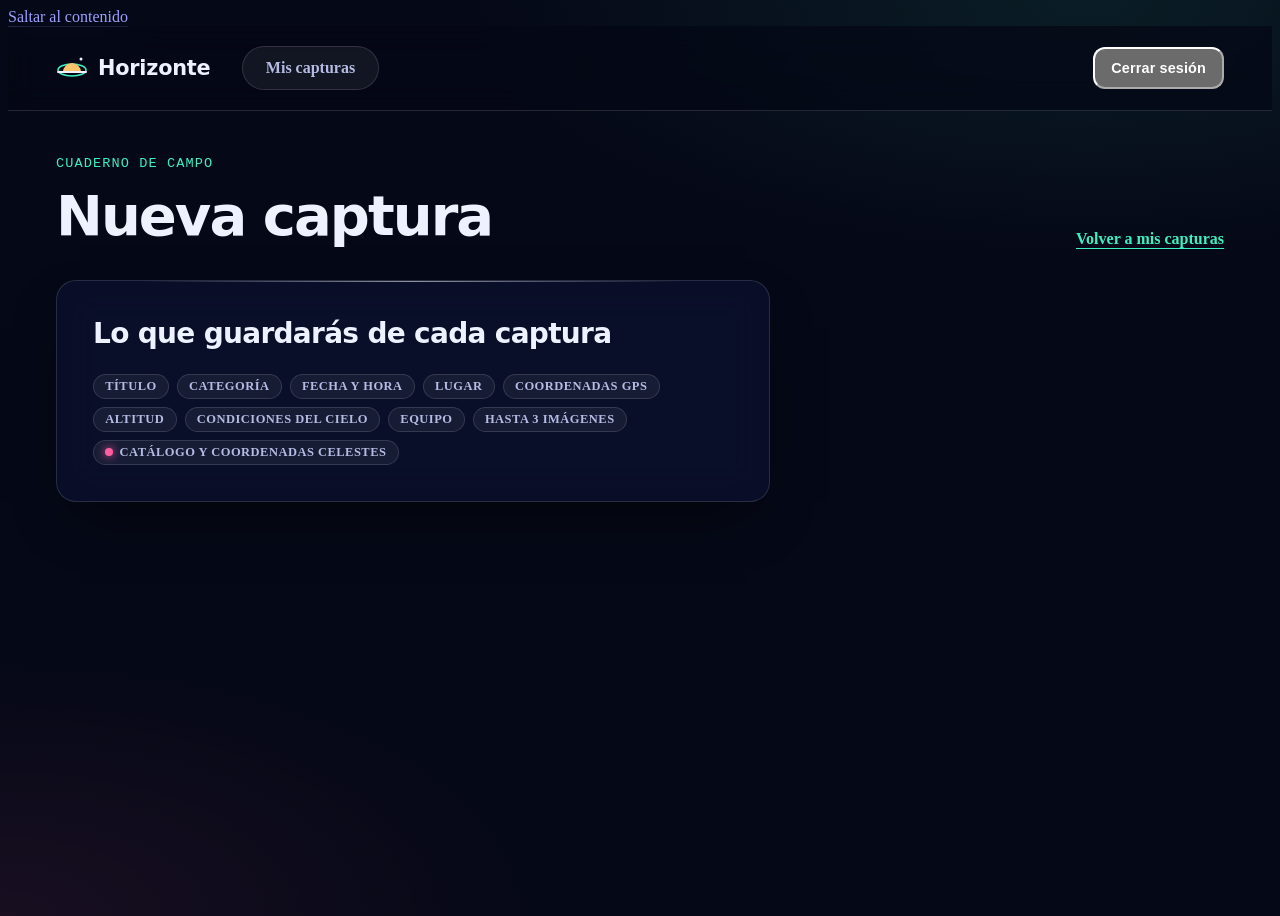
==== ficha.html @ 27faaa5f "Crea las cinco páginas con el diseño del cielo nocturno Portada, registro, listado, ficha y usuarios" ====
<!doctype html>
<html lang="es">
  <head>
    <meta charset="utf-8" />
    <meta name="viewport" content="width=device-width, initial-scale=1" />
    <title>Captura · Horizonte</title>
    <meta name="theme-color" content="#050816" />
    <link rel="icon" href="img/favicon.svg" type="image/svg+xml" />
    <link rel="stylesheet" href="node_modules/bootstrap/dist/css/bootstrap.min.css" />
    <link rel="stylesheet" href="css/estilos.css" />
  </head>
  <body class="app">
    <a class="visually-hidden-focusable saltar" href="#contenido">Saltar al contenido</a>

    <!-- Cabecera común de las páginas privadas. El usuario, su rol y «Usuarios» los rellenará el código -->
    <header class="cabecera cabecera--app">
      <div class="envoltorio cabecera__fila">
        <a class="marca" href="listado.html">
          <svg class="marca__simbolo" viewBox="0 0 32 32" aria-hidden="true">
            <ellipse
              cx="16"
              cy="18"
              rx="14"
              ry="6"
              fill="none"
              stroke="#3ef0c0"
              stroke-width="1.5"
            />
            <path d="M7 20a9 9 0 0 1 18 0z" fill="#ffc36b" />
            <path d="M2 20h28" stroke="#eef1ff" stroke-width="2" stroke-linecap="round" />
            <circle cx="25" cy="7" r="1.5" fill="#eef1ff" />
          </svg>
          Horizonte
        </a>
        <nav class="menu" aria-label="Principal">
          <ul>
            <li><a href="listado.html">Mis capturas</a></li>
            <li hidden><a href="usuarios.html">Usuarios</a></li>
          </ul>
        </nav>
        <div class="sesion">
          <p class="sesion__usuario">
            <span id="sesion-nombre"></span><span id="sesion-rol" class="sesion__rol"></span>
          </p>
          <button class="btn btn-salir" id="cerrar-sesion" type="button">Cerrar sesión</button>
        </div>
      </div>
    </header>

    <main id="contenido" class="pagina">
      <div class="envoltorio">
        <div id="avisos" class="avisos" role="status"></div>

        <div class="pagina__cabeza">
          <div>
            <p class="seccion__marca">Cuaderno de campo</p>
            <h1 class="pagina__titulo">Nueva captura</h1>
          </div>
          <a class="volver" href="listado.html">Volver a mis capturas</a>
        </div>

        <!-- El formulario de la captura llegará en el sprint 2 -->
        <section class="cristal preparacion" aria-labelledby="titulo-preparacion">
          <h2 id="titulo-preparacion" class="vacio__titulo">Lo que guardarás de cada captura</h2>
          <ul>
            <li class="chapa chapa--sin-punto">Título</li>
            <li class="chapa chapa--sin-punto">Categoría</li>
            <li class="chapa chapa--sin-punto">Fecha y hora</li>
            <li class="chapa chapa--sin-punto">Lugar</li>
            <li class="chapa chapa--sin-punto">Coordenadas GPS</li>
            <li class="chapa chapa--sin-punto">Altitud</li>
            <li class="chapa chapa--sin-punto">Condiciones del cielo</li>
            <li class="chapa chapa--sin-punto">Equipo</li>
            <li class="chapa chapa--sin-punto">Hasta 3 imágenes</li>
            <li class="chapa chapa--espacio">Catálogo y coordenadas celestes</li>
          </ul>
        </section>
      </div>
    </main>
  </body>
</html>
---- css/estilos.css ----
/* =============================================================================
   Horizonte · estilos propios

   Tema: el cielo de noche visto desde la montaña. Crepúsculo, estrellas que
   parpadean, una aurora que se mueve, cordilleras en capas y paneles de cristal.
   Todo está hecho con CSS (y algún SVG en el HTML): sin imágenes ni librerías.

   Bootstrap pone la base (rejilla, formularios, botones). Este fichero se carga
   después y lo adapta con sus propias variables.

   Índice
   1. Tokens          5. Portada (index)
   2. Base            6. Registro
   3. Cielo animado   7. Páginas privadas
   4. Componentes     8. Movimiento reducido y tamaños de pantalla
   ========================================================================== */

/* 1. Tokens ---------------------------------------------------------------- */

:root {
  /* El cielo, de arriba (noche cerrada) a abajo (el resplandor del horizonte) */
  --noche: #050816;
  --noche-2: #0b1233;
  --anil: #1b1f4f;
  --malva: #5b2a5e;
  --ocaso: #ff8a5c;

  /* Luces */
  --aurora: #3ef0c0;
  --aurora-2: #2bb3ff;
  --ambar: #ffc36b;
  --coral: #ff6b5b;
  --rosa-nebulosa: #ff5fa2;

  /* Texto sobre la noche */
  --texto: #eef1ff;
  --texto-suave: #b4bce3;
  --texto-tenue: #8d96c4;

  /* Cristal */
  --cristal: rgb(14 20 52 / 58%);
  --cristal-borde: rgb(255 255 255 / 13%);
  --cristal-brillo: rgb(255 255 255 / 6%);

  /* Letras: las del sistema, sin descargar nada */
  --letra-titular: 'Segoe UI Variable Display', 'SF Pro Display', 'Segoe UI', system-ui, sans-serif;
  --letra-texto: system-ui, 'Segoe UI', Roboto, 'Helvetica Neue', Arial, sans-serif;
  --letra-datos: 'Cascadia Code', 'SF Mono', Consolas, 'Liberation Mono', monospace;

  /* Medidas */
  --ancho: 76rem;
  --margen: clamp(1rem, 4vw, 3rem);
  --radio: 1.25rem;
  --radio-peque: 0.75rem;
  --sombra: 0 1.5rem 3.5rem -1.5rem rgb(0 0 0 / 65%);
  --suave: cubic-bezier(0.16, 1, 0.3, 1);

  /* Variables que lee Bootstrap */
  --bs-body-font-family: var(--letra-texto);
  --bs-body-font-size: 1.0625rem;
  --bs-body-line-height: 1.6;
  --bs-body-bg: var(--noche);
  --bs-body-color: var(--texto);
  --bs-border-color: var(--cristal-borde);
  --bs-link-color-rgb: 62, 240, 192;
  --bs-link-hover-color-rgb: 255, 195, 107;
  --bs-secondary-color: var(--texto-suave);
  --bs-emphasis-color: var(--texto);
}

/* 2. Base ------------------------------------------------------------------ */

html {
  color-scheme: dark;
  scrollbar-color: var(--anil) var(--noche);
}

@media (prefers-reduced-motion: no-preference) {
  html {
    scroll-behavior: smooth;
  }
}

body {
  display: flex;
  flex-direction: column;
  min-height: 100svh;
  caret-color: var(--aurora);
  -webkit-font-smoothing: antialiased;
}

main {
  flex: 1;
}

::selection {
  background: var(--aurora);
  color: var(--noche);
}

:focus-visible {
  outline: 3px solid var(--aurora);
  outline-offset: 3px;
}

h1,
h2,
h3 {
  color: var(--texto);
  font-family: var(--letra-titular);
  font-weight: 700;
  letter-spacing: -0.025em;
  text-wrap: balance;
}

p {
  text-wrap: pretty;
}

a {
  text-decoration-thickness: 1px;
  text-underline-offset: 0.22em;
  transition:
    color 0.2s,
    text-decoration-color 0.2s;
}

.envoltorio {
  width: min(100% - 2 * var(--margen), var(--ancho));
  margin-inline: auto;
}

/* Enlace para saltar al contenido con el teclado */
.saltar:focus {
  position: fixed !important;
  top: 1rem;
  left: 1rem;
  z-index: 100;
  padding: 0.75rem 1rem;
  border-radius: var(--radio-peque);
  background: var(--aurora);
  color: var(--noche);
  font-weight: 700;
}

/* 3. Cielo animado ------------------------------------------------------- */

/* El fondo del cielo: de noche cerrada arriba al resplandor del ocaso abajo */
.cielo {
  position: relative;
  isolation: isolate;
  overflow: hidden;
  background:
    radial-gradient(120% 60% at 50% 100%, rgb(255 138 92 / 55%), transparent 60%),
    linear-gradient(
      180deg,
      var(--noche) 0%,
      var(--noche-2) 40%,
      var(--anil) 66%,
      var(--malva) 86%,
      #a8486a 100%
    );
}

/* Tres capas de estrellas, cada una con un tamaño de mosaico distinto
   para que no se note la repetición. La tercera parpadea. */
.estrellas,
.estrellas::before,
.estrellas::after {
  position: absolute;
  inset: 0;
  z-index: -1;
  pointer-events: none;
}

.estrellas {
  background-image:
    radial-gradient(1px 1px at 23px 41px, #fff 50%, transparent 52%),
    radial-gradient(1px 1px at 91px 157px, #dfe6ff 50%, transparent 52%),
    radial-gradient(1px 1px at 167px 73px, #fff 50%, transparent 52%),
    radial-gradient(1px 1px at 211px 199px, #cdd6ff 50%, transparent 52%),
    radial-gradient(1px 1px at 59px 233px, #fff 50%, transparent 52%),
    radial-gradient(1px 1px at 139px 17px, #fff 50%, transparent 52%);
  background-size: 240px 260px;
  opacity: 0.75;
}

.estrellas::before {
  content: '';
  background-image:
    radial-gradient(1.5px 1.5px at 47px 89px, #fff 50%, transparent 55%),
    radial-gradient(1.5px 1.5px at 263px 31px, #ffe9c4 50%, transparent 55%),
    radial-gradient(1.5px 1.5px at 311px 277px, #fff 50%, transparent 55%),
    radial-gradient(1.5px 1.5px at 151px 331px, #d4f7ff 50%, transparent 55%);
  background-size: 360px 380px;
}

.estrellas::after {
  content: '';
  background-image:
    radial-gradient(2px 2px at 113px 61px, #fff 45%, transparent 60%),
    radial-gradient(2px 2px at 397px 143px, #fff 45%, transparent 60%),
    radial-gradient(2px 2px at 251px 409px, #fff 45%, transparent 60%);
  background-size: 520px 500px;
  animation: parpadeo 4.5s ease-in-out infinite;
}

@keyframes parpadeo {
  50% {
    opacity: 0.25;
  }
}

/* La aurora: dos manchas de luz difuminadas que se desplazan despacio */
.aurora {
  position: absolute;
  inset: -10% -20% 35%;
  z-index: -1;
  pointer-events: none;
  filter: blur(48px);
  mix-blend-mode: screen;
  opacity: 0.55;
}

.aurora::before,
.aurora::after {
  content: '';
  position: absolute;
  border-radius: 50%;
}

.aurora::before {
  inset: 10% 45% 35% 5%;
  background: linear-gradient(
    100deg,
    transparent,
    var(--aurora) 40%,
    var(--aurora-2) 70%,
    transparent
  );
  transform: rotate(-12deg);
  animation: aurora-a 18s ease-in-out infinite alternate;
}

.aurora::after {
  inset: 0 5% 45% 50%;
  background: linear-gradient(80deg, transparent, var(--rosa-nebulosa) 45%, transparent);
  opacity: 0.6;
  transform: rotate(10deg);
  animation: aurora-b 22s ease-in-out infinite alternate;
}

@keyframes aurora-a {
  to {
    transform: rotate(-4deg) translate(8%, 6%) scaleX(1.15);
  }
}

@keyframes aurora-b {
  to {
    transform: rotate(18deg) translate(-10%, 4%) scaleX(0.9);
  }
}

/* La luna, con su halo */
.luna {
  position: absolute;
  top: 14%;
  right: 9%;
  z-index: -1;
  width: clamp(3.5rem, 7vw, 6rem);
  aspect-ratio: 1;
  border-radius: 50%;
  background: radial-gradient(circle at 35% 35%, #fffaf0, #f3e3c4 55%, #d8c39b);
  box-shadow:
    0 0 2.5rem 0.5rem rgb(255 236 200 / 35%),
    0 0 7rem 2rem rgb(255 236 200 / 15%);
}

/* Las sombras de la luna (sus «mares») */
.luna::after {
  content: '';
  position: absolute;
  inset: 0;
  border-radius: 50%;
  background:
    radial-gradient(circle at 62% 40%, rgb(150 130 100 / 35%) 0 12%, transparent 13%),
    radial-gradient(circle at 40% 66%, rgb(150 130 100 / 28%) 0 9%, transparent 10%),
    radial-gradient(circle at 70% 70%, rgb(150 130 100 / 22%) 0 6%, transparent 7%);
}

/* Estrellas fugaces: un trazo de luz que cruza el cielo de vez en cuando */
.fugaz {
  position: absolute;
  top: 12%;
  left: 60%;
  z-index: -1;
  width: 9rem;
  height: 2px;
  border-radius: 2px;
  background: linear-gradient(90deg, #fff, transparent);
  opacity: 0;
  transform: rotate(-24deg);
  animation: fugaz 9s ease-in 3s infinite;
}

.fugaz--2 {
  top: 26%;
  left: 30%;
  animation-delay: 7.5s;
  animation-duration: 13s;
}

@keyframes fugaz {
  0% {
    opacity: 0;
    transform: rotate(-24deg) translateX(0);
  }

  2% {
    opacity: 1;
  }

  9% {
    opacity: 0;
    transform: rotate(-24deg) translateX(-26rem);
  }

  100% {
    opacity: 0;
    transform: rotate(-24deg) translateX(-26rem);
  }
}

/* Cordilleras en capas (SVG en el HTML) apoyadas en el borde inferior */
.cordilleras {
  position: absolute;
  inset: auto 0 -1px;
  z-index: -1;
  width: 100%;
  height: clamp(9rem, 26vh, 18rem);
  pointer-events: none;
}

/* 4. Componentes ----------------------------------------------------------- */

/* Marca: un sol a medio salir sobre el horizonte, con una órbita */
.marca {
  display: inline-flex;
  align-items: center;
  gap: 0.625rem;
  color: var(--texto);
  font-family: var(--letra-titular);
  font-size: 1.3rem;
  font-weight: 700;
  letter-spacing: -0.01em;
  text-decoration: none;
}

.marca:hover {
  color: var(--texto);
}

.marca__simbolo {
  width: 2rem;
  height: 2rem;
  flex: none;
}

/* Cabeceras */
.cabecera {
  position: relative;
  z-index: 10;
  padding-block: 1.25rem;
}

.cabecera--flotante {
  position: absolute;
  inset: 0 0 auto;
}

.cabecera__fila {
  display: flex;
  flex-wrap: wrap;
  align-items: center;
  justify-content: space-between;
  gap: 0.75rem 2rem;
}

.enlace-pildora {
  display: inline-flex;
  align-items: center;
  gap: 0.5rem;
  padding: 0.5rem 1.125rem;
  border: 1px solid var(--cristal-borde);
  border-radius: 999px;
  background: var(--cristal-brillo);
  color: var(--texto);
  font-weight: 600;
  text-decoration: none;
  backdrop-filter: blur(10px);
  transition:
    background-color 0.25s,
    border-color 0.25s;
}

.enlace-pildora:hover {
  border-color: rgb(62 240 192 / 60%);
  background: rgb(62 240 192 / 12%);
  color: var(--texto);
}

/* Panel de cristal esmerilado */
.cristal {
  position: relative;
  border: 1px solid var(--cristal-borde);
  border-radius: var(--radio);
  background: var(--cristal);
  box-shadow: var(--sombra);
  backdrop-filter: blur(18px) saturate(140%);
}

/* Un filo de luz en el borde superior del cristal */
.cristal::before {
  content: '';
  position: absolute;
  inset: 0 12% auto;
  height: 1px;
  background: linear-gradient(90deg, transparent, rgb(255 255 255 / 55%), transparent);
}

.panel {
  padding: clamp(1.5rem, 1rem + 2vw, 2.5rem);
}

.panel__titulo {
  margin: 0 0 0.375rem;
  font-size: 1.75rem;
}

.panel__entrada {
  margin: 0 0 1.75rem;
  color: var(--texto-suave);
  font-size: 0.975rem;
}

.panel__pie {
  margin: 1.5rem 0 0;
  color: var(--texto-suave);
  font-size: 0.95rem;
  text-align: center;
}

.panel__pie a {
  color: var(--aurora);
  font-weight: 600;
}

/* Campos de formulario sobre la noche */
.campo {
  margin-bottom: 1.25rem;
}

.form-label {
  margin-bottom: 0.4rem;
  color: var(--texto);
  font-size: 0.9rem;
  font-weight: 600;
  letter-spacing: 0.01em;
}

.form-text {
  margin-top: 0.4rem;
  color: var(--texto-tenue);
  font-size: 0.85rem;
}

.form-control {
  min-height: 3.1rem;
  border: 1px solid rgb(255 255 255 / 20%);
  border-radius: var(--radio-peque);
  background-color: rgb(255 255 255 / 6%);
  color: var(--texto);
  font-size: 1rem;
  transition:
    border-color 0.2s,
    box-shadow 0.2s,
    background-color 0.2s;
}

.form-control:hover {
  border-color: rgb(255 255 255 / 35%);
}

.form-control:focus {
  border-color: var(--aurora);
  background-color: rgb(255 255 255 / 9%);
  color: var(--texto);
  box-shadow: 0 0 0 0.25rem rgb(62 240 192 / 22%);
}

.form-check {
  display: flex;
  align-items: flex-start;
  gap: 0.75rem;
  padding-left: 0;
}

.form-check .form-check-input {
  flex: none;
  float: none;
  width: 1.3rem;
  height: 1.3rem;
  margin: 0.15rem 0 0;
  border: 1px solid rgb(255 255 255 / 35%);
  background-color: rgb(255 255 255 / 8%);
}

.form-check-input:checked {
  border-color: var(--aurora);
  background-color: var(--aurora);
}

.form-check-input:focus {
  border-color: var(--aurora);
  box-shadow: 0 0 0 0.25rem rgb(62 240 192 / 22%);
}

.form-check-label {
  color: var(--texto-suave);
  font-size: 0.95rem;
}

/* Botones */
.btn {
  min-height: 3.1rem;
  padding-inline: 1.5rem;
  border-radius: var(--radio-peque);
  font-weight: 700;
  letter-spacing: 0.01em;
  transition:
    transform 0.2s var(--suave),
    box-shadow 0.25s,
    background-color 0.25s,
    color 0.25s;
}

.btn:active {
  transform: translateY(1px) scale(0.99);
}

.btn:focus-visible {
  outline: 3px solid var(--aurora);
  outline-offset: 3px;
  box-shadow: none;
}

/* El botón principal: el color del amanecer, con un destello que lo cruza */
.btn-amanecer {
  --bs-btn-color: #1a0f2e;
  --bs-btn-hover-color: #1a0f2e;
  --bs-btn-active-color: #1a0f2e;
  --bs-btn-border-color: transparent;
  --bs-btn-hover-border-color: transparent;
  --bs-btn-active-border-color: transparent;

  position: relative;
  overflow: hidden;
  background: linear-gradient(110deg, var(--ambar), var(--coral));
  box-shadow: 0 0.75rem 1.75rem -0.75rem rgb(255 107 91 / 70%);
}

.btn-amanecer::after {
  content: '';
  position: absolute;
  inset: 0;
  background: linear-gradient(110deg, transparent 30%, rgb(255 255 255 / 55%) 50%, transparent 70%);
  transform: translateX(-120%);
  transition: transform 0.7s var(--suave);
}

.btn-amanecer:hover {
  transform: translateY(-2px);
  box-shadow: 0 1rem 2.25rem -0.75rem rgb(255 107 91 / 85%);
}

.btn-amanecer:hover::after {
  transform: translateX(120%);
}

/* Botón con borde de luz, para acciones secundarias */
.btn-luz {
  --bs-btn-color: var(--texto);
  --bs-btn-hover-color: var(--noche);
  --bs-btn-active-color: var(--noche);
  --bs-btn-bg: rgb(255 255 255 / 5%);
  --bs-btn-hover-bg: var(--aurora);
  --bs-btn-active-bg: var(--aurora);
  --bs-btn-border-color: rgb(62 240 192 / 55%);
  --bs-btn-hover-border-color: var(--aurora);
  --bs-btn-active-border-color: var(--aurora);
}

/* Región de avisos: sin altura mientras está vacía */
.avisos:not(:empty) {
  margin-block: 1.5rem;
}

/* Etiquetas pequeñas (categorías, «Ejemplo») */
.chapa {
  display: inline-flex;
  align-items: center;
  gap: 0.4rem;
  padding: 0.25rem 0.7rem;
  border: 1px solid var(--cristal-borde);
  border-radius: 999px;
  background: var(--cristal-brillo);
  color: var(--texto-suave);
  font-size: 0.78rem;
  font-weight: 600;
  letter-spacing: 0.04em;
  text-transform: uppercase;
  white-space: nowrap;
}

.chapa::before {
  content: '';
  width: 0.5rem;
  height: 0.5rem;
  border-radius: 50%;
  background: var(--color-chapa, var(--texto-tenue));
  box-shadow: 0 0 0.6rem var(--color-chapa, transparent);
}

.chapa--paisaje {
  --color-chapa: var(--ambar);
}

.chapa--cielo {
  --color-chapa: var(--aurora-2);
}

.chapa--espacio {
  --color-chapa: var(--rosa-nebulosa);
}

.chapa--sin-punto::before {
  display: none;
}

/* 5. Portada (index.html) --------------------------------------------------- */

.heroe {
  display: flex;
  align-items: center;
  min-height: 100svh;
  padding-block: 7rem clamp(10rem, 24vh, 15rem);
}

.heroe__rejilla {
  display: grid;
  align-items: center;
  gap: clamp(2.5rem, 5vw, 5rem);
}

.heroe__antetitulo {
  display: inline-flex;
  align-items: center;
  gap: 0.6rem;
  margin: 0 0 1.25rem;
  color: var(--aurora);
  font-family: var(--letra-datos);
  font-size: 0.85rem;
  letter-spacing: 0.06em;
}

/* Un punto que late, como un «en directo» */
.heroe__antetitulo::before {
  content: '';
  width: 0.55rem;
  height: 0.55rem;
  border-radius: 50%;
  background: var(--aurora);
  box-shadow: 0 0 0 0 rgb(62 240 192 / 60%);
  animation: latido 2.4s ease-out infinite;
}

@keyframes latido {
  70% {
    box-shadow: 0 0 0 0.75rem rgb(62 240 192 / 0%);
  }

  100% {
    box-shadow: 0 0 0 0 rgb(62 240 192 / 0%);
  }
}

.heroe__titulo {
  margin: 0 0 1.5rem;
  font-size: clamp(2.75rem, 1.4rem + 5.2vw, 6rem);
  line-height: 0.98;
  letter-spacing: -0.04em;
}

/* Las tres palabras clave, cada una con la luz de su categoría */
.luz-paisaje,
.luz-cielo,
.luz-espacio {
  background-clip: text;
  color: transparent;
}

.luz-paisaje {
  background-image: linear-gradient(100deg, #ffe0a3, var(--ambar), var(--coral));
}

.luz-cielo {
  background-image: linear-gradient(100deg, #9be7ff, var(--aurora-2), var(--aurora));
}

.luz-espacio {
  background-image: linear-gradient(100deg, #ffb3d4, var(--rosa-nebulosa), #b98cff);
}

.heroe__texto {
  max-width: 34rem;
  margin: 0;
  color: var(--texto-suave);
  font-size: clamp(1.075rem, 1rem + 0.4vw, 1.3rem);
}

/* Datos rápidos bajo el texto */
.heroe__datos {
  display: flex;
  flex-wrap: wrap;
  gap: 0.6rem;
  margin: 2rem 0 0;
  padding: 0;
  list-style: none;
}

.panel--entrar {
  width: 100%;
  max-width: 28rem;
  justify-self: end;
}

/* Tira de telemetría: datos de capturas que se desplazan sin parar */
.telemetria {
  overflow: hidden;
  border-block: 1px solid var(--cristal-borde);
  background: #070b1f;
  mask-image: linear-gradient(90deg, transparent, #000 8%, #000 92%, transparent);
}

.telemetria__pista {
  display: flex;
  width: max-content;
  margin: 0;
  padding: 0.9rem 0;
  list-style: none;
  animation: desplazar 48s linear infinite;
}

.telemetria__pista li {
  display: flex;
  align-items: center;
  gap: 0.75rem;
  padding-inline: 1.75rem;
  color: var(--texto-tenue);
  font-family: var(--letra-datos);
  font-size: 0.85rem;
  white-space: nowrap;
}

.telemetria__pista strong {
  color: var(--texto);
  font-weight: 600;
}

.telemetria__pista li::after {
  content: '';
  width: 0.3rem;
  height: 0.3rem;
  margin-left: 1rem;
  border-radius: 50%;
  background: var(--aurora);
  opacity: 0.6;
}

@keyframes desplazar {
  to {
    transform: translateX(-50%);
  }
}

/* Secciones de la portada */
.seccion {
  position: relative;
  padding-block: clamp(4.5rem, 3rem + 6vw, 8rem);
}

.seccion__cabeza {
  max-width: 44rem;
  margin-bottom: clamp(2.5rem, 4vw, 3.5rem);
}

.seccion__marca {
  margin: 0 0 0.75rem;
  color: var(--aurora);
  font-family: var(--letra-datos);
  font-size: 0.85rem;
  letter-spacing: 0.08em;
  text-transform: uppercase;
}

.seccion__titulo {
  margin: 0 0 1rem;
  font-size: clamp(2.1rem, 1.3rem + 2.8vw, 3.6rem);
  line-height: 1.04;
}

.seccion__texto {
  max-width: 58ch;
  margin: 0;
  color: var(--texto-suave);
  font-size: 1.15rem;
}

/* Las tres alturas: tarjetas con su propia escena dibujada en CSS */
.alturas {
  display: grid;
  gap: 1.5rem;
}

.altura {
  overflow: hidden;
  transition:
    transform 0.45s var(--suave),
    border-color 0.3s;
}

.altura:hover {
  border-color: rgb(255 255 255 / 28%);
  transform: translateY(-6px);
}

.escena {
  position: relative;
  overflow: hidden;
  aspect-ratio: 16 / 10;
  border-bottom: 1px solid var(--cristal-borde);
}

.escena > * {
  transition: transform 0.8s var(--suave);
}

.altura:hover .escena > * {
  transform: scale(1.05);
}

.escena__fondo {
  position: absolute;
  inset: 0;
}

/* Paisaje: un atardecer con el sol a punto de esconderse tras la sierra */
.escena--paisaje .escena__fondo {
  background:
    radial-gradient(circle at 50% 78%, #fff3c4 0 9%, #ffc36b 10%, transparent 30%),
    linear-gradient(180deg, #2b1e5c 0%, #8c3b6e 40%, #ff7e5f 72%, #feb47b 100%);
}

.escena--paisaje .escena__fondo::after {
  content: '';
  position: absolute;
  inset: 55% 0 0;
  background: #1c1033;
  clip-path: polygon(
    0 60%,
    12% 30%,
    22% 48%,
    35% 10%,
    48% 42%,
    60% 22%,
    72% 50%,
    85% 18%,
    100% 45%,
    100% 100%,
    0 100%
  );
}

/* Cielo: nubes de tormenta y un relámpago que cae cada pocos segundos */
.escena--cielo .escena__fondo {
  background:
    radial-gradient(45% 30% at 25% 30%, #4b5675, transparent 70%),
    radial-gradient(50% 32% at 70% 22%, #3a4463, transparent 70%),
    radial-gradient(60% 40% at 50% 45%, #2c3450, transparent 75%),
    linear-gradient(180deg, #151a2e, #222a45 60%, #10142a);
}

.escena--cielo .escena__fondo::before {
  content: '';
  position: absolute;
  inset: 0;
  background: rgb(200 225 255 / 35%);
  opacity: 0;
  animation: destello 6s infinite;
}

.escena--cielo .escena__fondo::after {
  content: '';
  position: absolute;
  top: 34%;
  left: 52%;
  width: 3.5rem;
  height: 52%;
  background: linear-gradient(180deg, #fff, #9be7ff);
  clip-path: polygon(40% 0, 70% 0, 52% 38%, 80% 38%, 30% 100%, 44% 52%, 18% 52%);
  filter: drop-shadow(0 0 0.6rem #9be7ff);
  opacity: 0;
  animation: relampago 6s infinite;
}

@keyframes destello {
  0%,
  60%,
  64%,
  68%,
  100% {
    opacity: 0;
  }

  62%,
  66% {
    opacity: 1;
  }
}

@keyframes relampago {
  0%,
  60%,
  70%,
  100% {
    opacity: 0;
  }

  61%,
  65% {
    opacity: 1;
  }

  63% {
    opacity: 0.4;
  }
}

/* Espacio: una nebulosa con su campo de estrellas */
.escena--espacio .escena__fondo {
  background:
    radial-gradient(1.5px 1.5px at 12% 20%, #fff 50%, transparent 55%),
    radial-gradient(1.5px 1.5px at 80% 15%, #fff 50%, transparent 55%),
    radial-gradient(1px 1px at 65% 70%, #fff 50%, transparent 55%),
    radial-gradient(1px 1px at 30% 80%, #fff 50%, transparent 55%),
    radial-gradient(2px 2px at 45% 40%, #fff 50%, transparent 60%),
    radial-gradient(40% 35% at 40% 45%, rgb(255 95 162 / 75%), transparent 70%),
    radial-gradient(35% 40% at 62% 55%, rgb(62 240 192 / 45%), transparent 70%),
    radial-gradient(30% 30% at 55% 35%, rgb(185 140 255 / 55%), transparent 70%), #05030f;
}

.escena--espacio .escena__fondo::after {
  content: '';
  position: absolute;
  inset: 0;
  background: radial-gradient(18% 14% at 50% 46%, rgb(255 255 255 / 55%), transparent 70%);
  animation: respirar 7s ease-in-out infinite;
}

@keyframes respirar {
  50% {
    opacity: 0.45;
    transform: scale(1.15);
  }
}

.altura__cuerpo {
  padding: 1.5rem 1.5rem 1.75rem;
}

.altura__titulo {
  margin: 0.9rem 0 0.5rem;
  font-size: 1.6rem;
}

.altura__texto {
  margin: 0;
  color: var(--texto-suave);
}

/* Ficha de ejemplo: un cuaderno de campo con todos los datos de una captura */
.cuaderno {
  display: grid;
  align-items: center;
  gap: clamp(2rem, 4vw, 4rem);
}

.ficha {
  overflow: hidden;
}

.ficha__cabeza {
  display: flex;
  flex-wrap: wrap;
  align-items: center;
  justify-content: space-between;
  gap: 0.75rem;
  padding: 1.25rem 1.5rem;
  border-bottom: 1px solid var(--cristal-borde);
}

.ficha__titulo {
  margin: 0;
  font-size: 1.5rem;
}

.ficha__cuerpo {
  display: grid;
  gap: 1.5rem;
  padding: 1.5rem;
}

.datos {
  display: grid;
  grid-template-columns: max-content minmax(0, 1fr);
  gap: 0.15rem 1.25rem;
  margin: 0;
}

.datos dt {
  padding-block: 0.45rem;
  color: var(--texto-tenue);
  font-size: 0.85rem;
  font-weight: 500;
  letter-spacing: 0.04em;
  text-transform: uppercase;
}

.datos dd {
  margin: 0;
  padding-block: 0.45rem;
  border-bottom: 1px dashed rgb(255 255 255 / 10%);
  font-family: var(--letra-datos);
  font-size: 0.95rem;
}

/* El bloque que solo aparece en las capturas del espacio */
.datos--espacio {
  margin-top: 0.75rem;
  padding: 0.5rem 1rem;
  border: 1px solid rgb(255 95 162 / 40%);
  border-radius: var(--radio-peque);
  background: rgb(255 95 162 / 8%);
}

.datos--espacio dd {
  border-bottom-color: rgb(255 95 162 / 22%);
}

.altimetro__lectura {
  margin: 0.75rem 0 0;
  color: var(--texto-suave);
  font-size: 0.85rem;
  text-align: center;
}

.altimetro__lectura strong {
  display: block;
  color: var(--texto);
  font-family: var(--letra-datos);
  font-size: 1.1rem;
}

/* El altímetro: la altitud de la captura entre el mar Muerto y el Everest */
.altimetro {
  display: grid;
  grid-template-columns: auto 1fr;
  gap: 1rem;
  align-items: stretch;
}

.altimetro__barra {
  position: relative;
  width: 0.9rem;
  min-height: 11rem;
  border-radius: 999px;
  background: linear-gradient(0deg, #2a3d6e, #6d7bd1 60%, #e9ecff);
  box-shadow: inset 0 0 0 1px rgb(255 255 255 / 15%);
}

/* 2168 m sobre una escala de −430 a 8849 m: el 28 % de la barra */
.altimetro__nivel {
  position: absolute;
  bottom: 28%;
  left: 50%;
  width: 1.6rem;
  height: 1.6rem;
  border: 3px solid var(--noche);
  border-radius: 50%;
  background: var(--rosa-nebulosa);
  box-shadow: 0 0 1rem var(--rosa-nebulosa);
  transform: translate(-50%, 50%);
}

.altimetro__escala {
  display: flex;
  flex-direction: column;
  justify-content: space-between;
  margin: 0;
  padding: 0;
  color: var(--texto-tenue);
  font-family: var(--letra-datos);
  font-size: 0.8rem;
  list-style: none;
}

.altimetro__escala .actual {
  color: var(--texto);
  font-weight: 700;
}

/* Rasgos del diario */
.rasgos {
  display: grid;
  gap: 1.25rem;
  margin: 2rem 0 0;
  padding: 0;
  list-style: none;
}

.rasgos li {
  display: grid;
  grid-template-columns: auto 1fr;
  gap: 1rem;
  align-items: start;
}

.rasgos__icono {
  display: grid;
  place-items: center;
  width: 2.75rem;
  height: 2.75rem;
  border: 1px solid rgb(62 240 192 / 35%);
  border-radius: var(--radio-peque);
  background: rgb(62 240 192 / 8%);
  color: var(--aurora);
}

.rasgos__icono svg {
  width: 1.4rem;
  height: 1.4rem;
}

.rasgos strong {
  display: block;
  margin-bottom: 0.15rem;
  color: var(--texto);
}

.rasgos p {
  margin: 0;
  color: var(--texto-suave);
  font-size: 0.975rem;
}

/* Llamada final: un panel con un borde de luz que gira */
.llamada {
  position: relative;
  isolation: isolate;
  overflow: hidden;
  padding: clamp(2.5rem, 2rem + 4vw, 5rem);
  border-radius: calc(var(--radio) * 1.5);
  background: var(--noche-2);
  text-align: center;
}

.llamada::before {
  content: '';
  position: absolute;
  inset: -50%;
  z-index: -2;
  background: conic-gradient(
    from 0deg,
    var(--aurora),
    var(--aurora-2),
    var(--rosa-nebulosa),
    var(--ambar),
    var(--aurora)
  );
  animation: girar 10s linear infinite;
}

.llamada::after {
  content: '';
  position: absolute;
  inset: 2px;
  z-index: -1;
  border-radius: calc(var(--radio) * 1.5 - 2px);
  background:
    radial-gradient(80% 120% at 50% 120%, rgb(255 138 92 / 30%), transparent 60%),
    linear-gradient(180deg, var(--noche-2), var(--noche));
}

@keyframes girar {
  to {
    transform: rotate(1turn);
  }
}

.llamada .seccion__titulo,
.llamada .seccion__texto {
  margin-inline: auto;
}

.llamada__acciones {
  display: flex;
  flex-wrap: wrap;
  justify-content: center;
  gap: 1rem;
  margin-top: 2.25rem;
}

/* Pie con una última cordillera */
.pie {
  position: relative;
  padding-block: 5rem 2rem;
  color: var(--texto-tenue);
  font-size: 0.9rem;
}

.pie__fila {
  display: flex;
  flex-wrap: wrap;
  align-items: center;
  justify-content: space-between;
  gap: 1rem;
}

.pie p {
  margin: 0;
}

/* 6. Registro ---------------------------------------------------------------- */

.registro {
  display: grid;
  min-height: 100svh;
}

.registro__escena {
  display: flex;
  flex-direction: column;
  justify-content: flex-end;
  min-height: 22rem;
  padding: 7rem var(--margen) clamp(10rem, 22vh, 14rem);
}

.registro__titulo {
  margin: 0 0 1rem;
  font-size: clamp(2.5rem, 1.5rem + 4vw, 4.5rem);
  line-height: 1;
  letter-spacing: -0.04em;
}

.registro__texto {
  max-width: 30rem;
  margin: 0;
  color: var(--texto-suave);
  font-size: 1.15rem;
}

.registro__formulario {
  display: grid;
  align-content: center;
  padding: clamp(2rem, 5vw, 4rem) var(--margen);
  background:
    radial-gradient(60% 50% at 100% 0%, rgb(62 240 192 / 10%), transparent 70%), var(--noche);
}

.registro__formulario .panel {
  width: 100%;
  max-width: 32rem;
  margin-inline: auto;
}

/* Requisitos de la contraseña: se encienden al cumplirse */
.requisitos {
  display: flex;
  flex-wrap: wrap;
  gap: 0.4rem;
  margin: 0.75rem 0 0;
  padding: 0;
  list-style: none;
}

.requisitos li {
  display: inline-flex;
  align-items: center;
  gap: 0.4rem;
  padding: 0.25rem 0.65rem;
  border: 1px dashed rgb(255 255 255 / 25%);
  border-radius: 999px;
  color: var(--texto-tenue);
  font-size: 0.8rem;
  transition:
    color 0.25s,
    border-color 0.25s,
    background-color 0.25s;
}

.requisitos li::before {
  content: '';
  width: 0.45rem;
  height: 0.45rem;
  border-radius: 50%;
  background: rgb(255 255 255 / 25%);
}

.requisitos li[data-cumple='true'] {
  border-style: solid;
  border-color: rgb(62 240 192 / 60%);
  background: rgb(62 240 192 / 10%);
  color: var(--texto);
}

.requisitos li[data-cumple='true']::before {
  background: var(--aurora);
  box-shadow: 0 0 0.5rem var(--aurora);
}

/* 7. Páginas privadas --------------------------------------------------------- */

/* Fondo: un cielo nocturno quieto, más tranquilo que el de la portada */
.app {
  background:
    radial-gradient(70% 40% at 85% 0%, rgb(62 240 192 / 9%), transparent 70%),
    radial-gradient(60% 40% at 0% 100%, rgb(255 95 162 / 8%), transparent 70%), var(--noche);
}

.cabecera--app {
  border-bottom: 1px solid var(--cristal-borde);
  background: rgb(5 8 22 / 72%);
  backdrop-filter: blur(16px);
}

.menu ul {
  display: flex;
  gap: 0.35rem;
  margin: 0;
  padding: 0.3rem;
  border: 1px solid var(--cristal-borde);
  border-radius: 999px;
  background: var(--cristal-brillo);
  list-style: none;
}

.menu a {
  display: block;
  padding: 0.45rem 1.1rem;
  border-radius: 999px;
  color: var(--texto-suave);
  font-weight: 600;
  text-decoration: none;
  transition:
    color 0.2s,
    background-color 0.2s;
}

.menu a:hover {
  color: var(--texto);
}

.menu a[aria-current='page'] {
  background: linear-gradient(110deg, rgb(62 240 192 / 22%), rgb(43 179 255 / 22%));
  box-shadow: inset 0 0 0 1px rgb(62 240 192 / 45%);
  color: var(--texto);
}

.sesion {
  display: flex;
  align-items: center;
  gap: 1rem;
  margin-left: auto;
}

.sesion__usuario {
  display: flex;
  align-items: center;
  gap: 0.6rem;
  margin: 0;
  color: var(--texto);
  font-weight: 600;
}

.sesion__rol {
  padding: 0.15rem 0.6rem;
  border-radius: 999px;
  background: rgb(255 195 107 / 15%);
  color: var(--ambar);
  font-size: 0.75rem;
  font-weight: 700;
  letter-spacing: 0.06em;
  text-transform: uppercase;
}

.sesion__rol:empty {
  display: none;
}

.btn-salir {
  --bs-btn-color: var(--texto-suave);
  --bs-btn-hover-color: var(--texto);
  --bs-btn-bg: transparent;
  --bs-btn-hover-bg: rgb(255 255 255 / 8%);
  --bs-btn-border-color: var(--cristal-borde);
  --bs-btn-hover-border-color: rgb(255 255 255 / 35%);
  --bs-btn-active-color: var(--texto);
  --bs-btn-active-bg: rgb(255 255 255 / 12%);

  min-height: 2.6rem;
  padding-inline: 1rem;
  font-size: 0.9rem;
}

.pagina {
  padding-block: clamp(2rem, 5vh, 3.5rem) 4rem;
}

.pagina__cabeza {
  display: flex;
  flex-wrap: wrap;
  align-items: flex-end;
  justify-content: space-between;
  gap: 1.25rem 2rem;
  margin-bottom: 2rem;
}

.pagina__titulo {
  margin: 0.25rem 0 0;
  font-size: clamp(2.25rem, 1.6rem + 2.6vw, 3.5rem);
  letter-spacing: -0.035em;
}

.pagina__texto {
  max-width: 60ch;
  margin: 0;
  color: var(--texto-suave);
  font-size: 1.1rem;
}

.volver {
  color: var(--aurora);
  font-weight: 600;
}

/* Estado vacío: una pequeña escena de luna sobre la sierra */
.vacio {
  display: grid;
  overflow: hidden;
}

.vacio__escena {
  height: 12rem;
  border-bottom: 1px solid var(--cristal-borde);
}

.vacio__escena .luna {
  top: 22%;
  right: 18%;
  width: 3.5rem;
}

.vacio__escena .cordilleras {
  height: 7rem;
}

.vacio__cuerpo {
  padding: clamp(1.75rem, 1rem + 3vw, 2.75rem);
}

.vacio__titulo {
  margin: 0 0 0.5rem;
  font-size: 1.75rem;
}

.vacio__cuerpo p {
  max-width: 48ch;
  margin: 0 0 1.5rem;
  color: var(--texto-suave);
}

/* Aviso de «en preparación» para las páginas que aún no tienen su formulario */
.preparacion {
  display: grid;
  gap: 1rem;
  max-width: 40rem;
  padding: clamp(1.5rem, 1rem + 2vw, 2.25rem);
}

.preparacion ul {
  display: flex;
  flex-wrap: wrap;
  gap: 0.5rem;
  margin: 0;
  padding: 0;
  list-style: none;
}

/* 8. Movimiento reducido y tamaños de pantalla -------------------------------- */

/* Quien pide menos movimiento ve el cielo quieto: nada desaparece, solo se para */
@media (prefers-reduced-motion: reduce) {
  *,
  *::before,
  *::after {
    animation-duration: 0.01ms !important;
    animation-iteration-count: 1 !important;
    transition-duration: 0.01ms !important;
  }

  .fugaz {
    display: none;
  }
}

/* Móvil */
@media (max-width: 35.98rem) {
  .heroe {
    padding-top: 6rem;
  }

  .panel--entrar {
    justify-self: stretch;
    max-width: none;
  }

  .datos {
    grid-template-columns: 1fr;
  }

  .datos dt {
    padding-bottom: 0;
  }

  .sesion__usuario {
    display: none;
  }
}

/* Hasta tableta: el menú baja a su propia fila */
@media (max-width: 47.98rem) {
  .menu {
    order: 3;
    flex-basis: 100%;
  }

  .menu ul {
    justify-content: center;
  }
}

/* Tableta */
@media (min-width: 48rem) {
  .alturas {
    grid-template-columns: repeat(2, minmax(0, 1fr));
  }

  .altura:last-child {
    grid-column: 1 / -1;
  }

  .ficha__cuerpo {
    grid-template-columns: minmax(0, 1fr) auto;
  }
}

/* Ordenador */
@media (min-width: 62rem) {
  .heroe__rejilla {
    grid-template-columns: minmax(0, 7fr) minmax(0, 5fr);
  }

  .alturas {
    grid-template-columns: repeat(3, minmax(0, 1fr));
  }

  .altura:last-child {
    grid-column: auto;
  }

  .cuaderno {
    grid-template-columns: minmax(0, 5fr) minmax(0, 6fr);
  }

  .registro {
    grid-template-columns: minmax(0, 6fr) minmax(0, 5fr);
  }

  .registro__escena {
    min-height: 100svh;
    padding-bottom: clamp(12rem, 30vh, 18rem);
  }
}

/* En ordenador la luna sale entre el texto y el panel, para que no quede tapada */
@media (min-width: 62rem) {
  .heroe .luna {
    top: 11%;
    right: auto;
    left: 52%;
  }
}
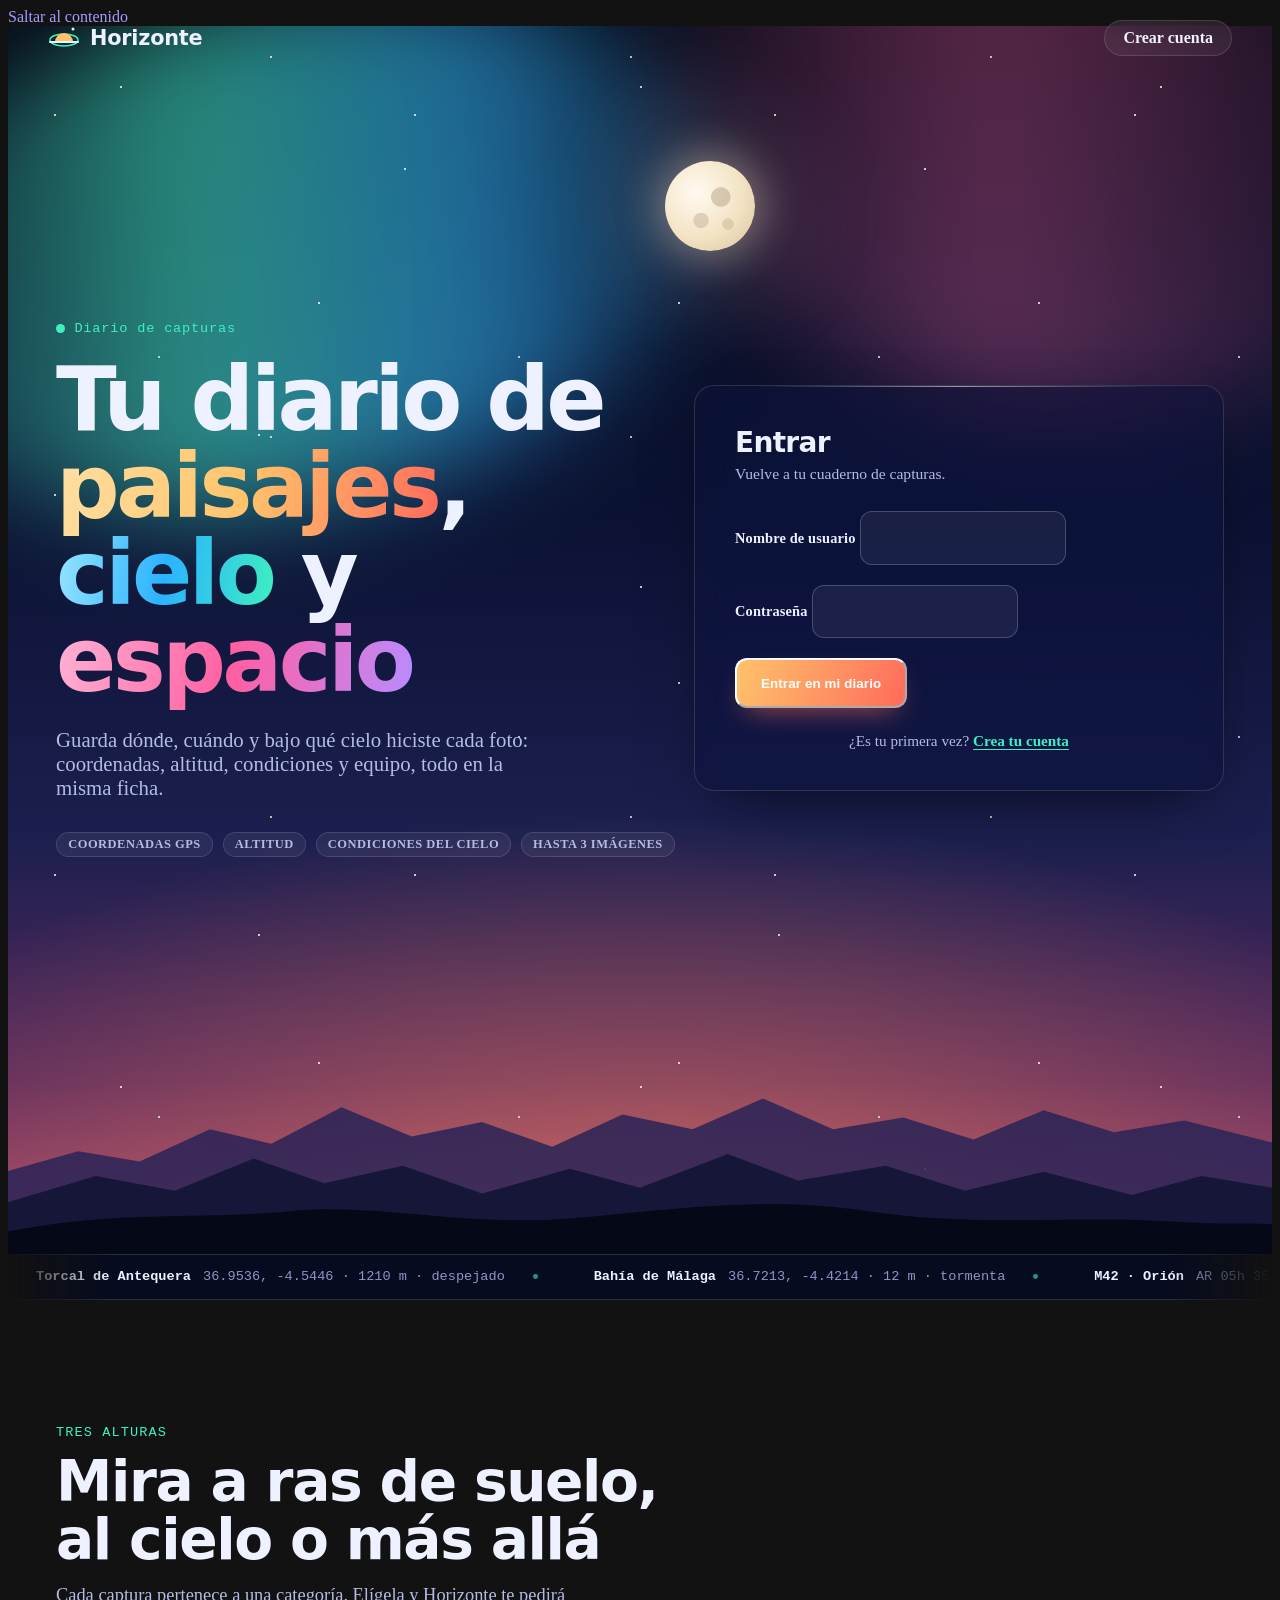
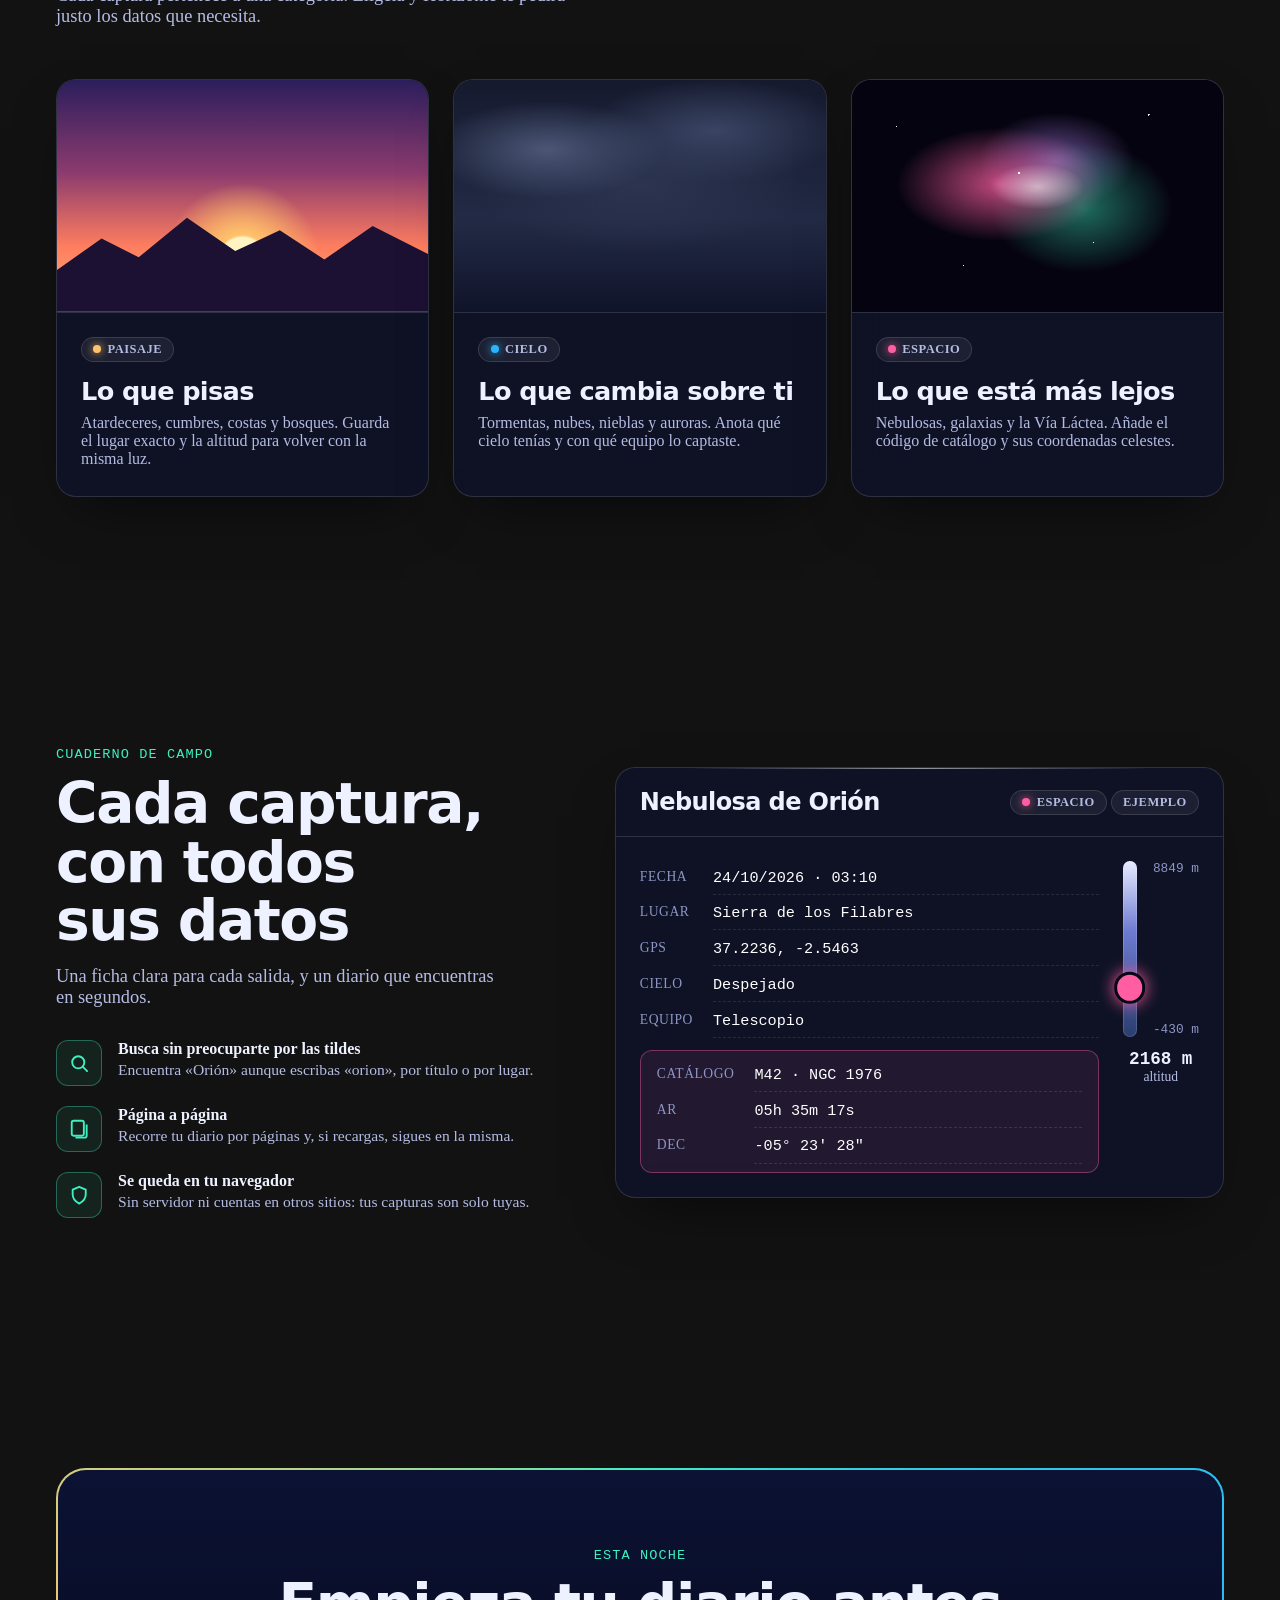
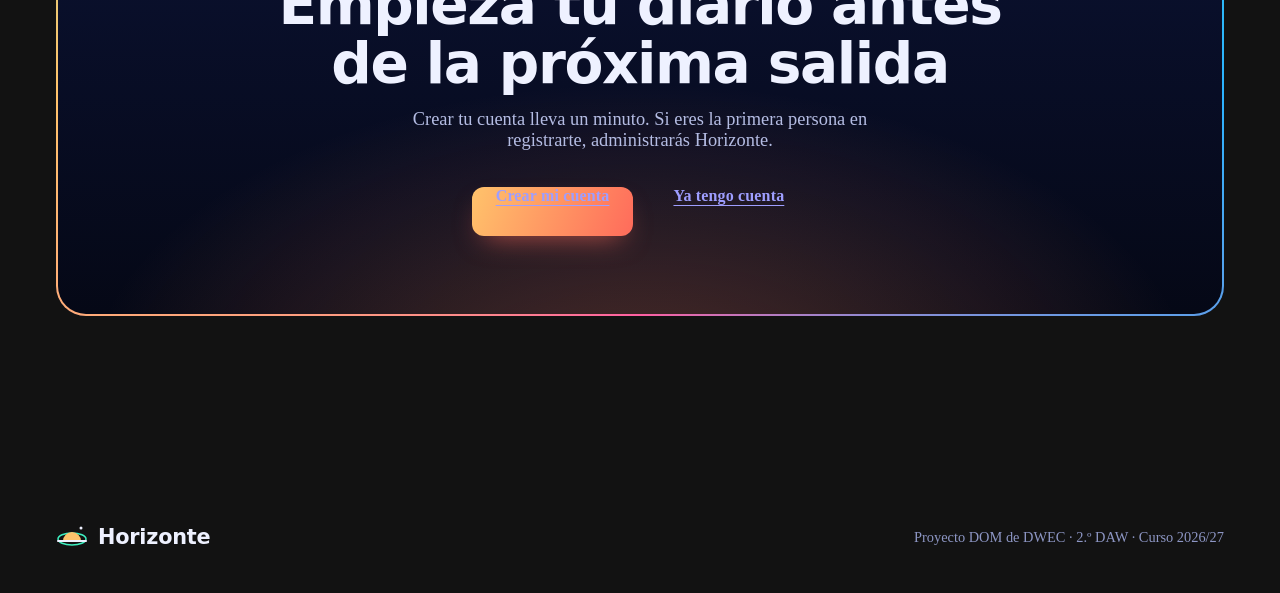
==== commit 808c614a: "Añade la cabecera común y la protección de las páginas privadas js/paginas/privada.js: sin sesión ll" ====
--- a/ficha.html
+++ b/ficha.html
@@ -12,7 +12,7 @@
   <body class="app">
     <a class="visually-hidden-focusable saltar" href="#contenido">Saltar al contenido</a>
 
-    <!-- Cabecera común de las páginas privadas. El usuario, su rol y «Usuarios» los rellenará el código -->
+    <!-- Cabecera común de las páginas privadas. El usuario, su rol y «Usuarios» los rellena js/paginas/privada.js -->
     <header class="cabecera cabecera--app">
       <div class="envoltorio cabecera__fila">
         <a class="marca" href="listado.html">
@@ -77,5 +77,15 @@
         </section>
       </div>
     </main>
+    <!-- Protege la página (sesión) y prepara la cabecera común -->
+    <script type="module">
+      import { iniciarPaginaPrivada } from './js/paginas/privada.js';
+
+      iniciarPaginaPrivada({
+        documento: document,
+        almacenSesion: sessionStorage,
+        reemplazar: (url) => location.replace(url),
+      });
+    </script>
   </body>
 </html>
--- a/css/estilos.css
+++ b/css/estilos.css
@@ -1621,3 +1621,109 @@
     left: 52%;
   }
 }
+
+/* Avisos: las alertas de Bootstrap con el aspecto de la noche ------------------- */
+
+.aviso {
+  --bs-alert-color: var(--texto);
+  --bs-alert-bg: rgb(43 179 255 / 12%);
+  --bs-alert-border-color: rgb(43 179 255 / 45%);
+
+  display: flex;
+  align-items: flex-start;
+  gap: 1rem;
+  margin: 0;
+  border-radius: var(--radio-peque);
+  backdrop-filter: blur(12px);
+  animation: aviso-entra 0.4s var(--suave);
+}
+
+/* Un punto de color, como el de las chapas, que dice el tipo de un vistazo */
+.aviso::before {
+  content: '';
+  flex: none;
+  width: 0.6rem;
+  height: 0.6rem;
+  margin-top: 0.55rem;
+  border-radius: 50%;
+  background: var(--bs-alert-border-color);
+  box-shadow: 0 0 0.6rem var(--bs-alert-border-color);
+}
+
+.aviso.alert-success {
+  --bs-alert-bg: rgb(62 240 192 / 12%);
+  --bs-alert-border-color: rgb(62 240 192 / 55%);
+}
+
+.aviso.alert-danger {
+  --bs-alert-bg: rgb(255 107 91 / 14%);
+  --bs-alert-border-color: rgb(255 107 91 / 60%);
+}
+
+.aviso.alert-warning {
+  --bs-alert-bg: rgb(255 195 107 / 14%);
+  --bs-alert-border-color: rgb(255 195 107 / 60%);
+}
+
+.aviso__texto {
+  flex: 1;
+  margin: 0;
+}
+
+.aviso__cerrar {
+  flex: none;
+  padding: 0.15rem 0.6rem;
+  border: 1px solid var(--cristal-borde);
+  border-radius: 999px;
+  background: transparent;
+  color: var(--texto-suave);
+  font-size: 0.85rem;
+  font-weight: 600;
+}
+
+.aviso__cerrar:hover {
+  border-color: rgb(255 255 255 / 35%);
+  color: var(--texto);
+}
+
+@keyframes aviso-entra {
+  from {
+    opacity: 0;
+    transform: translateY(-0.5rem);
+  }
+}
+
+/* Errores de los formularios, legibles sobre la noche ----------------------------- */
+
+.form-control.is-invalid,
+.form-check-input.is-invalid {
+  border-color: var(--coral);
+}
+
+.form-control.is-invalid:focus,
+.form-check-input.is-invalid:focus {
+  border-color: var(--coral);
+  box-shadow: 0 0 0 0.25rem rgb(255 107 91 / 25%);
+}
+
+.invalid-feedback {
+  margin-top: 0.4rem;
+  color: #ffa69c;
+  font-size: 0.875rem;
+}
+
+/* Los requisitos que todavía no se cumplen, una vez se ha empezado a escribir */
+.requisitos li[data-cumple='false'] {
+  color: var(--texto-suave);
+}
+
+/* El botón mientras se envía el formulario */
+.btn:disabled {
+  cursor: progress;
+  opacity: 0.75;
+}
+
+/* Dentro de un panel, el aviso va arriba y separado del título */
+.panel .avisos:not(:empty) {
+  margin: 0 0 1.25rem;
+}
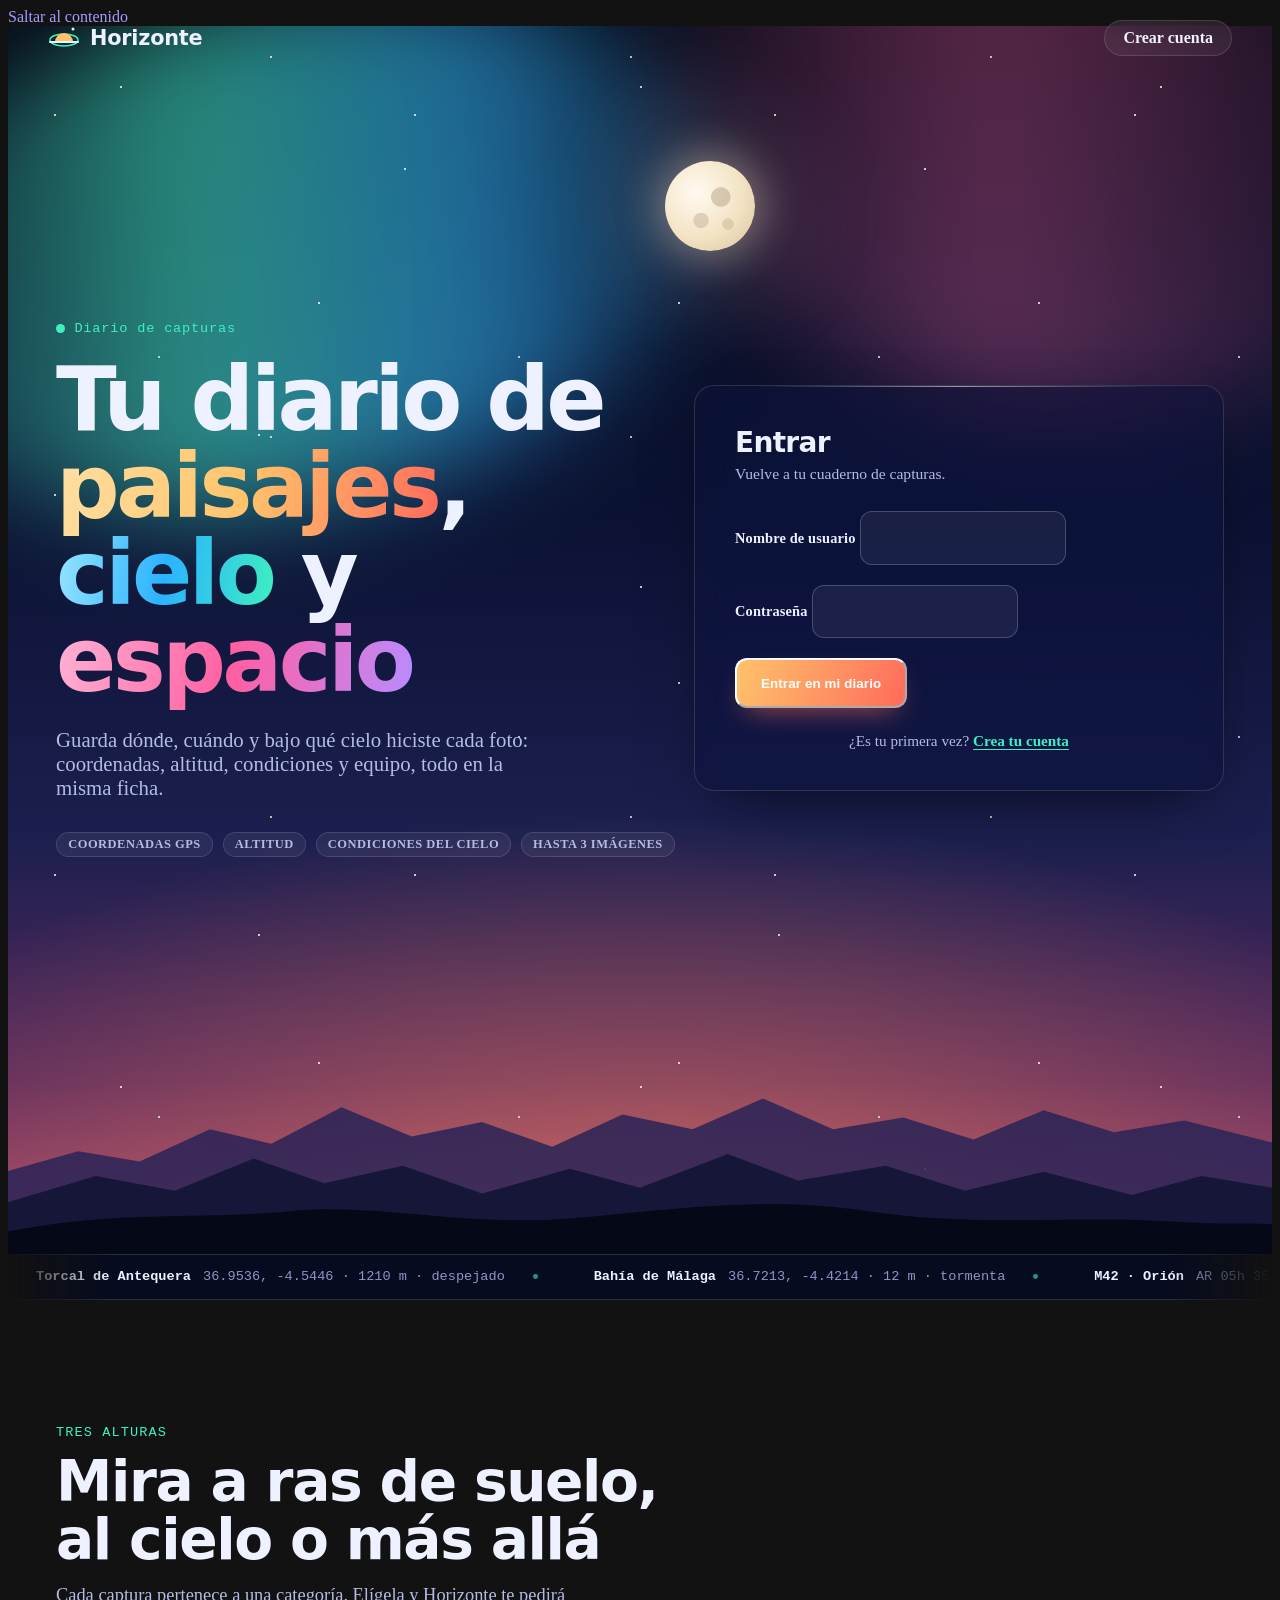
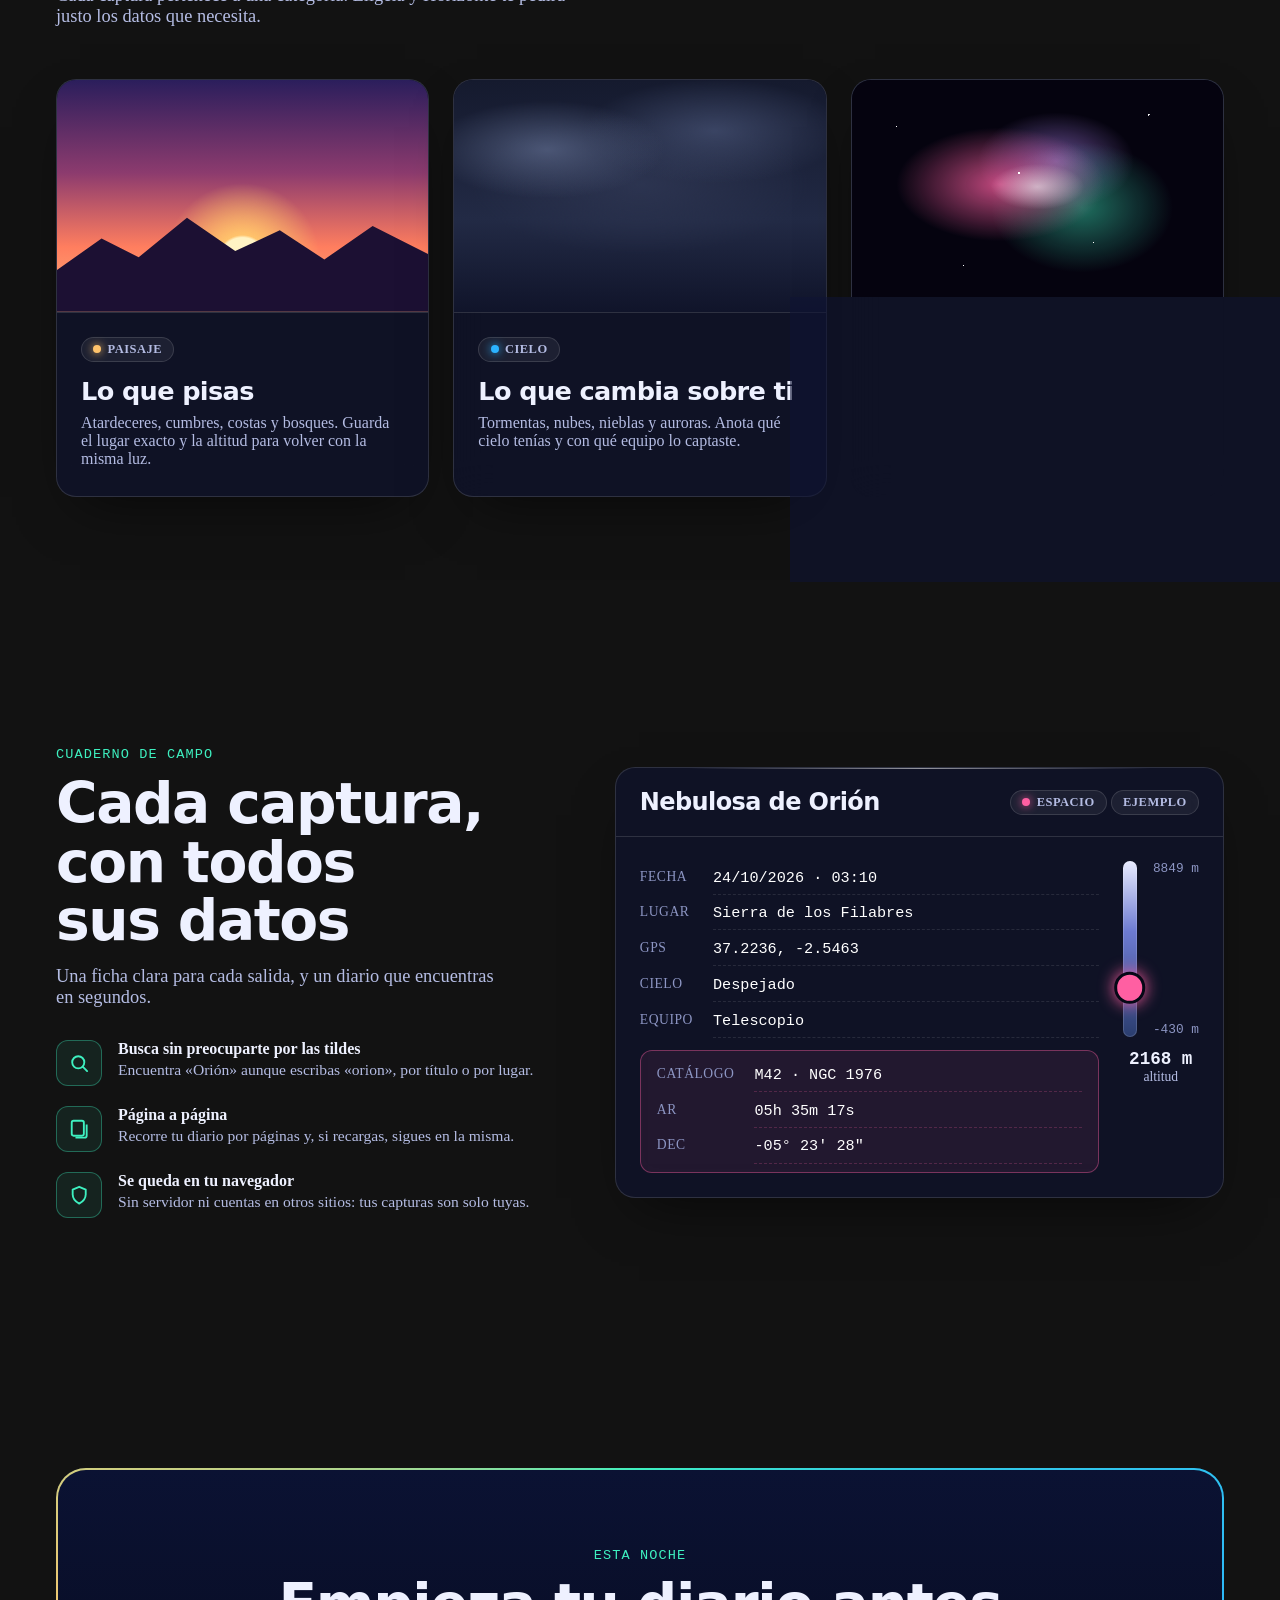
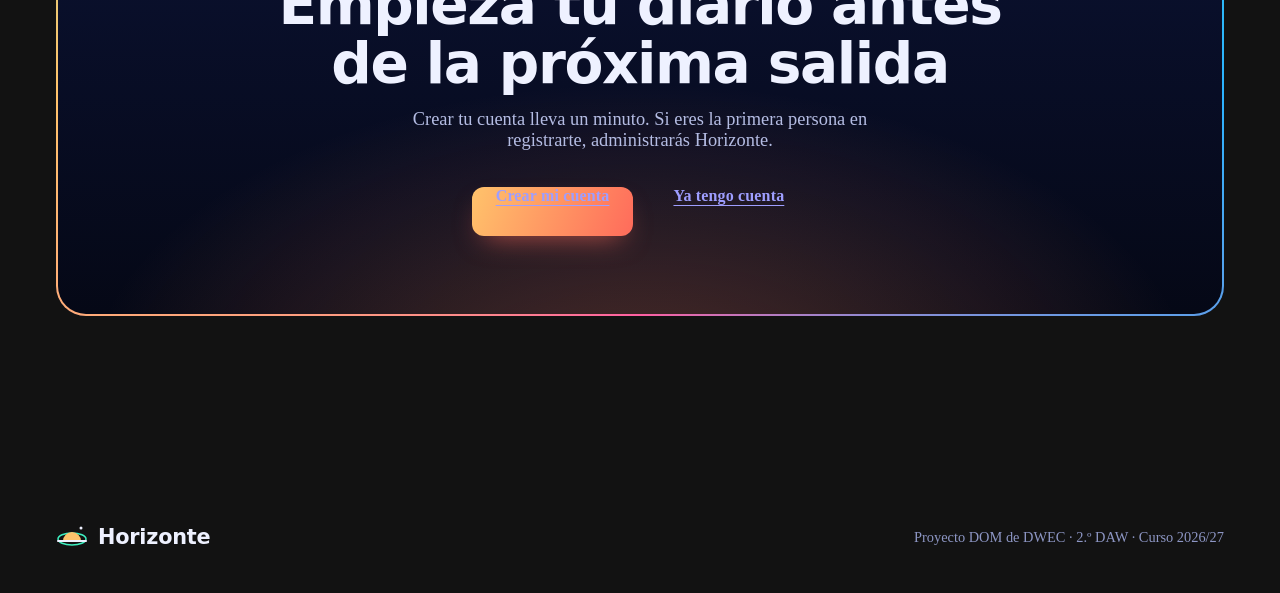
==== commit df869018: "Añade a la ficha el formulario con los campos de la captura Título, categoría (botones de opción), f" ====
--- a/ficha.html
+++ b/ficha.html
@@ -49,8 +49,6 @@
 
     <main id="contenido" class="pagina">
       <div class="envoltorio">
-        <div id="avisos" class="avisos" role="status"></div>
-
         <div class="pagina__cabeza">
           <div>
             <p class="seccion__marca">Cuaderno de campo</p>
@@ -59,33 +57,287 @@
           <a class="volver" href="listado.html">Volver a mis capturas</a>
         </div>
 
-        <!-- El formulario de la captura llegará en el sprint 2 -->
-        <section class="cristal preparacion" aria-labelledby="titulo-preparacion">
-          <h2 id="titulo-preparacion" class="vacio__titulo">Lo que guardarás de cada captura</h2>
-          <ul>
-            <li class="chapa chapa--sin-punto">Título</li>
-            <li class="chapa chapa--sin-punto">Categoría</li>
-            <li class="chapa chapa--sin-punto">Fecha y hora</li>
-            <li class="chapa chapa--sin-punto">Lugar</li>
-            <li class="chapa chapa--sin-punto">Coordenadas GPS</li>
-            <li class="chapa chapa--sin-punto">Altitud</li>
-            <li class="chapa chapa--sin-punto">Condiciones del cielo</li>
-            <li class="chapa chapa--sin-punto">Equipo</li>
-            <li class="chapa chapa--sin-punto">Hasta 3 imágenes</li>
-            <li class="chapa chapa--espacio">Catálogo y coordenadas celestes</li>
-          </ul>
+        <section class="cristal panel panel--ficha" aria-labelledby="titulo-ficha">
+          <div id="avisos" class="avisos" role="status"></div>
+
+          <h2 id="titulo-ficha" class="panel__titulo">Datos de la captura</h2>
+          <p class="panel__entrada">
+            Todos los campos son obligatorios salvo el código de observatorio.
+          </p>
+
+          <!-- novalidate: los mensajes los pone js/validacion.js, no los globos del navegador -->
+          <form id="form-ficha" method="post" novalidate>
+            <div class="rejilla-ficha">
+              <div class="campo rejilla-ficha__ancho">
+                <label class="form-label" for="ficha-titulo">Título</label>
+                <input
+                  class="form-control"
+                  id="ficha-titulo"
+                  name="titulo"
+                  type="text"
+                  maxlength="80"
+                  aria-describedby="ficha-titulo-error"
+                  required
+                  data-vacio="Escribe un título."
+                />
+                <p class="invalid-feedback" id="ficha-titulo-error"></p>
+              </div>
+
+              <!-- Botones de opción: el primero lleva required y los mensajes del grupo -->
+              <fieldset class="campo rejilla-ficha__ancho">
+                <legend class="form-label">Categoría</legend>
+                <div class="categorias">
+                  <div class="form-check categoria categoria--paisaje">
+                    <input
+                      class="form-check-input"
+                      id="ficha-categoria-paisaje"
+                      name="categoria"
+                      type="radio"
+                      value="paisaje"
+                      aria-describedby="ficha-categoria-error"
+                      required
+                      data-vacio="Elige una categoría."
+                    />
+                    <label class="form-check-label" for="ficha-categoria-paisaje">Paisaje</label>
+                  </div>
+                  <div class="form-check categoria categoria--cielo">
+                    <input
+                      class="form-check-input"
+                      id="ficha-categoria-cielo"
+                      name="categoria"
+                      type="radio"
+                      value="cielo"
+                      aria-describedby="ficha-categoria-error"
+                    />
+                    <label class="form-check-label" for="ficha-categoria-cielo">Cielo</label>
+                  </div>
+                  <div class="form-check categoria categoria--espacio">
+                    <input
+                      class="form-check-input"
+                      id="ficha-categoria-espacio"
+                      name="categoria"
+                      type="radio"
+                      value="espacio"
+                      aria-describedby="ficha-categoria-error"
+                    />
+                    <label class="form-check-label" for="ficha-categoria-espacio">Espacio</label>
+                  </div>
+                </div>
+                <p class="invalid-feedback" id="ficha-categoria-error"></p>
+              </fieldset>
+
+              <div class="campo">
+                <label class="form-label" for="ficha-fecha">Fecha y hora</label>
+                <!-- El max (ahora mismo) lo pone js/paginas/ficha.js -->
+                <input
+                  class="form-control"
+                  id="ficha-fecha"
+                  name="fecha"
+                  type="datetime-local"
+                  aria-describedby="ficha-fecha-error"
+                  required
+                  data-vacio="Escribe la fecha y la hora."
+                  data-invalido="La fecha no puede ser futura."
+                />
+                <p class="invalid-feedback" id="ficha-fecha-error"></p>
+              </div>
+
+              <div class="campo">
+                <label class="form-label" for="ficha-lugar">Lugar</label>
+                <input
+                  class="form-control"
+                  id="ficha-lugar"
+                  name="lugar"
+                  type="text"
+                  maxlength="80"
+                  aria-describedby="ficha-lugar-error"
+                  required
+                  data-vacio="Escribe el lugar."
+                />
+                <p class="invalid-feedback" id="ficha-lugar-error"></p>
+              </div>
+
+              <div class="campo">
+                <label class="form-label" for="ficha-gps">Coordenadas GPS</label>
+                <input
+                  class="form-control dato"
+                  id="ficha-gps"
+                  name="gps"
+                  type="text"
+                  inputmode="decimal"
+                  spellcheck="false"
+                  placeholder="36.7213, -4.4214"
+                  aria-describedby="ficha-gps-ayuda ficha-gps-error"
+                  required
+                  data-validar="gps"
+                  data-vacio="Escribe las coordenadas."
+                />
+                <p class="form-text" id="ficha-gps-ayuda">
+                  Latitud y longitud, separadas por una coma.
+                </p>
+                <p class="invalid-feedback" id="ficha-gps-error"></p>
+              </div>
+
+              <div class="campo">
+                <label class="form-label" for="ficha-altitud">Altitud (m)</label>
+                <input
+                  class="form-control dato"
+                  id="ficha-altitud"
+                  name="altitud"
+                  type="number"
+                  min="-430"
+                  max="8849"
+                  step="any"
+                  aria-describedby="ficha-altitud-ayuda ficha-altitud-error"
+                  required
+                  data-vacio="Escribe la altitud."
+                  data-invalido="La altitud va de −430 a 8849 m."
+                />
+                <p class="form-text" id="ficha-altitud-ayuda">
+                  De la orilla del mar Muerto (−430) a la cima del Everest (8849).
+                </p>
+                <p class="invalid-feedback" id="ficha-altitud-error"></p>
+              </div>
+
+              <div class="campo">
+                <label class="form-label" for="ficha-condiciones">Condiciones del cielo</label>
+                <select
+                  class="form-select"
+                  id="ficha-condiciones"
+                  name="condiciones"
+                  aria-describedby="ficha-condiciones-error"
+                  required
+                  data-vacio="Elige las condiciones del cielo."
+                >
+                  <option value="">Elige…</option>
+                  <option value="despejado">Despejado</option>
+                  <option value="nubes">Nubes</option>
+                  <option value="niebla">Niebla</option>
+                  <option value="lluvia">Lluvia</option>
+                  <option value="tormenta">Tormenta</option>
+                  <option value="nieve">Nieve</option>
+                  <option value="aurora">Aurora</option>
+                </select>
+                <p class="invalid-feedback" id="ficha-condiciones-error"></p>
+              </div>
+
+              <div class="campo">
+                <label class="form-label" for="ficha-equipo">Equipo</label>
+                <select
+                  class="form-select"
+                  id="ficha-equipo"
+                  name="equipo"
+                  aria-describedby="ficha-equipo-error"
+                  required
+                  data-vacio="Elige el equipo."
+                >
+                  <option value="">Elige…</option>
+                  <option value="movil">Móvil</option>
+                  <option value="camara">Cámara</option>
+                  <option value="prismaticos">Prismáticos</option>
+                  <option value="telescopio">Telescopio</option>
+                </select>
+                <p class="invalid-feedback" id="ficha-equipo-error"></p>
+              </div>
+
+              <div class="campo rejilla-ficha__ancho">
+                <label class="form-label" for="ficha-observatorio">
+                  Código de observatorio <span class="opcional">(opcional)</span>
+                </label>
+                <input
+                  class="form-control dato"
+                  id="ficha-observatorio"
+                  name="observatorio"
+                  type="text"
+                  spellcheck="false"
+                  placeholder="OBS-4821-7"
+                  aria-describedby="ficha-observatorio-ayuda ficha-observatorio-error"
+                  data-validar="observatorio"
+                />
+                <p class="form-text" id="ficha-observatorio-ayuda">
+                  Si la tomaste desde un observatorio: OBS, cuatro cifras y su dígito de control.
+                </p>
+                <p class="invalid-feedback" id="ficha-observatorio-error"></p>
+              </div>
+
+              <!--
+                Campo condicional: solo con la categoría «Espacio». js/paginas/ficha.js le quita
+                hidden (para que se vea) y disabled (para que se valide y se envíe). Desactivar el
+                fieldset desactiva todos sus campos de una vez.
+              -->
+              <fieldset class="espacio rejilla-ficha__ancho" id="ficha-espacio" hidden disabled>
+                <legend class="espacio__titulo">Datos del espacio</legend>
+                <div class="rejilla-ficha rejilla-ficha--tres">
+                  <div class="campo">
+                    <label class="form-label" for="ficha-catalogo">Código de catálogo</label>
+                    <input
+                      class="form-control dato"
+                      id="ficha-catalogo"
+                      name="catalogo"
+                      type="text"
+                      spellcheck="false"
+                      placeholder="M42"
+                      aria-describedby="ficha-catalogo-error"
+                      required
+                      data-validar="catalogo"
+                      data-vacio="Escribe el código de catálogo."
+                    />
+                    <p class="invalid-feedback" id="ficha-catalogo-error"></p>
+                  </div>
+                  <div class="campo">
+                    <label class="form-label" for="ficha-ascension">Ascensión recta</label>
+                    <input
+                      class="form-control dato"
+                      id="ficha-ascension"
+                      name="ascension"
+                      type="text"
+                      spellcheck="false"
+                      placeholder="05h 35m 17s"
+                      aria-describedby="ficha-ascension-error"
+                      required
+                      data-validar="ascensionRecta"
+                      data-vacio="Escribe la ascensión recta."
+                    />
+                    <p class="invalid-feedback" id="ficha-ascension-error"></p>
+                  </div>
+                  <div class="campo">
+                    <label class="form-label" for="ficha-declinacion">Declinación</label>
+                    <input
+                      class="form-control dato"
+                      id="ficha-declinacion"
+                      name="declinacion"
+                      type="text"
+                      spellcheck="false"
+                      placeholder="-05° 23′ 28″"
+                      aria-describedby="ficha-declinacion-error"
+                      required
+                      data-validar="declinacion"
+                      data-vacio="Escribe la declinación."
+                    />
+                    <p class="invalid-feedback" id="ficha-declinacion-error"></p>
+                  </div>
+                </div>
+              </fieldset>
+            </div>
+
+            <button class="btn btn-amanecer" type="submit">Guardar captura</button>
+          </form>
         </section>
       </div>
     </main>
-    <!-- Protege la página (sesión) y prepara la cabecera común -->
+    <!-- Protege la página (sesión), prepara la cabecera común y, si hay sesión, la ficha -->
     <script type="module">
       import { iniciarPaginaPrivada } from './js/paginas/privada.js';
-
-      iniciarPaginaPrivada({
+      import { iniciarFicha } from './js/paginas/ficha.js';
+
+      const sesion = iniciarPaginaPrivada({
         documento: document,
         almacenSesion: sessionStorage,
         reemplazar: (url) => location.replace(url),
       });
+      if (sesion !== null) {
+        iniciarFicha({ documento: document });
+      }
     </script>
   </body>
 </html>
--- a/css/estilos.css
+++ b/css/estilos.css
@@ -1727,3 +1727,143 @@
 .panel .avisos:not(:empty) {
   margin: 0 0 1.25rem;
 }
+
+/* La ficha de una captura ------------------------------------------------------ */
+
+.panel--ficha {
+  max-width: 54rem;
+}
+
+/* Los campos en una rejilla: uno por fila en el móvil, dos (o tres) en pantallas anchas */
+.rejilla-ficha {
+  display: grid;
+  gap: 0 1.5rem;
+}
+
+.campo:is(fieldset) {
+  min-width: 0;
+  margin-inline: 0;
+  padding: 0;
+  border: 0;
+}
+
+.opcional {
+  color: var(--texto-tenue);
+  font-weight: 400;
+}
+
+/* Datos con formato (coordenadas, códigos): letra de ancho fijo, como en un cuaderno de campo */
+.dato {
+  font-family: var(--letra-datos);
+  font-size: 0.95rem;
+}
+
+/* Las listas desplegables con el mismo aspecto que los campos de texto */
+.form-select {
+  min-height: 3.1rem;
+  border: 1px solid rgb(255 255 255 / 20%);
+  border-radius: var(--radio-peque);
+  background-color: rgb(255 255 255 / 6%);
+  color: var(--texto);
+  color-scheme: dark;
+}
+
+.form-select:focus {
+  border-color: var(--aurora);
+  box-shadow: 0 0 0 0.25rem rgb(62 240 192 / 22%);
+}
+
+.form-select option {
+  background-color: var(--noche-2);
+  color: var(--texto);
+}
+
+.form-select.is-invalid {
+  border-color: var(--coral);
+}
+
+/* El calendario de la fecha, con los colores de la noche */
+input[type='datetime-local'] {
+  color-scheme: dark;
+}
+
+/* La categoría: tres botones de opción como chapas, cada una con su color */
+.categorias {
+  display: flex;
+  flex-wrap: wrap;
+  gap: 0.75rem;
+}
+
+.categoria {
+  align-items: center;
+  margin: 0;
+  padding: 0.55rem 1rem;
+  border: 1px solid var(--cristal-borde);
+  border-radius: 999px;
+  background: var(--cristal-brillo);
+  transition:
+    border-color 0.2s,
+    background-color 0.2s;
+}
+
+.categoria:has(:checked) {
+  border-color: var(--color-categoria);
+  background: rgb(255 255 255 / 9%);
+}
+
+.categoria .form-check-input:checked {
+  border-color: var(--color-categoria);
+  background-color: var(--color-categoria);
+}
+
+.categoria--paisaje {
+  --color-categoria: var(--ambar);
+}
+
+.categoria--cielo {
+  --color-categoria: var(--aurora-2);
+}
+
+.categoria--espacio {
+  --color-categoria: var(--rosa-nebulosa);
+}
+
+/* En un grupo, la caja de error va fuera del .form-check: se muestra con su campo marcado */
+.campo:has(.is-invalid) > .invalid-feedback {
+  display: block;
+}
+
+/* Los datos del espacio: un recuadro con el color de la categoría «Espacio» */
+.espacio {
+  margin: 0 0 1.25rem;
+  padding: 1.25rem 1.25rem 0;
+  border: 1px solid rgb(255 95 162 / 40%);
+  border-radius: var(--radio-peque);
+  background: rgb(255 95 162 / 6%);
+}
+
+.espacio__titulo {
+  float: none;
+  width: auto;
+  margin: 0 0 1rem;
+  padding: 0;
+  color: var(--rosa-nebulosa);
+  font-size: 0.85rem;
+  font-weight: 700;
+  letter-spacing: 0.08em;
+  text-transform: uppercase;
+}
+
+@media (min-width: 48rem) {
+  .rejilla-ficha {
+    grid-template-columns: repeat(2, minmax(0, 1fr));
+  }
+
+  .rejilla-ficha--tres {
+    grid-template-columns: repeat(3, minmax(0, 1fr));
+  }
+
+  .rejilla-ficha__ancho {
+    grid-column: 1 / -1;
+  }
+}
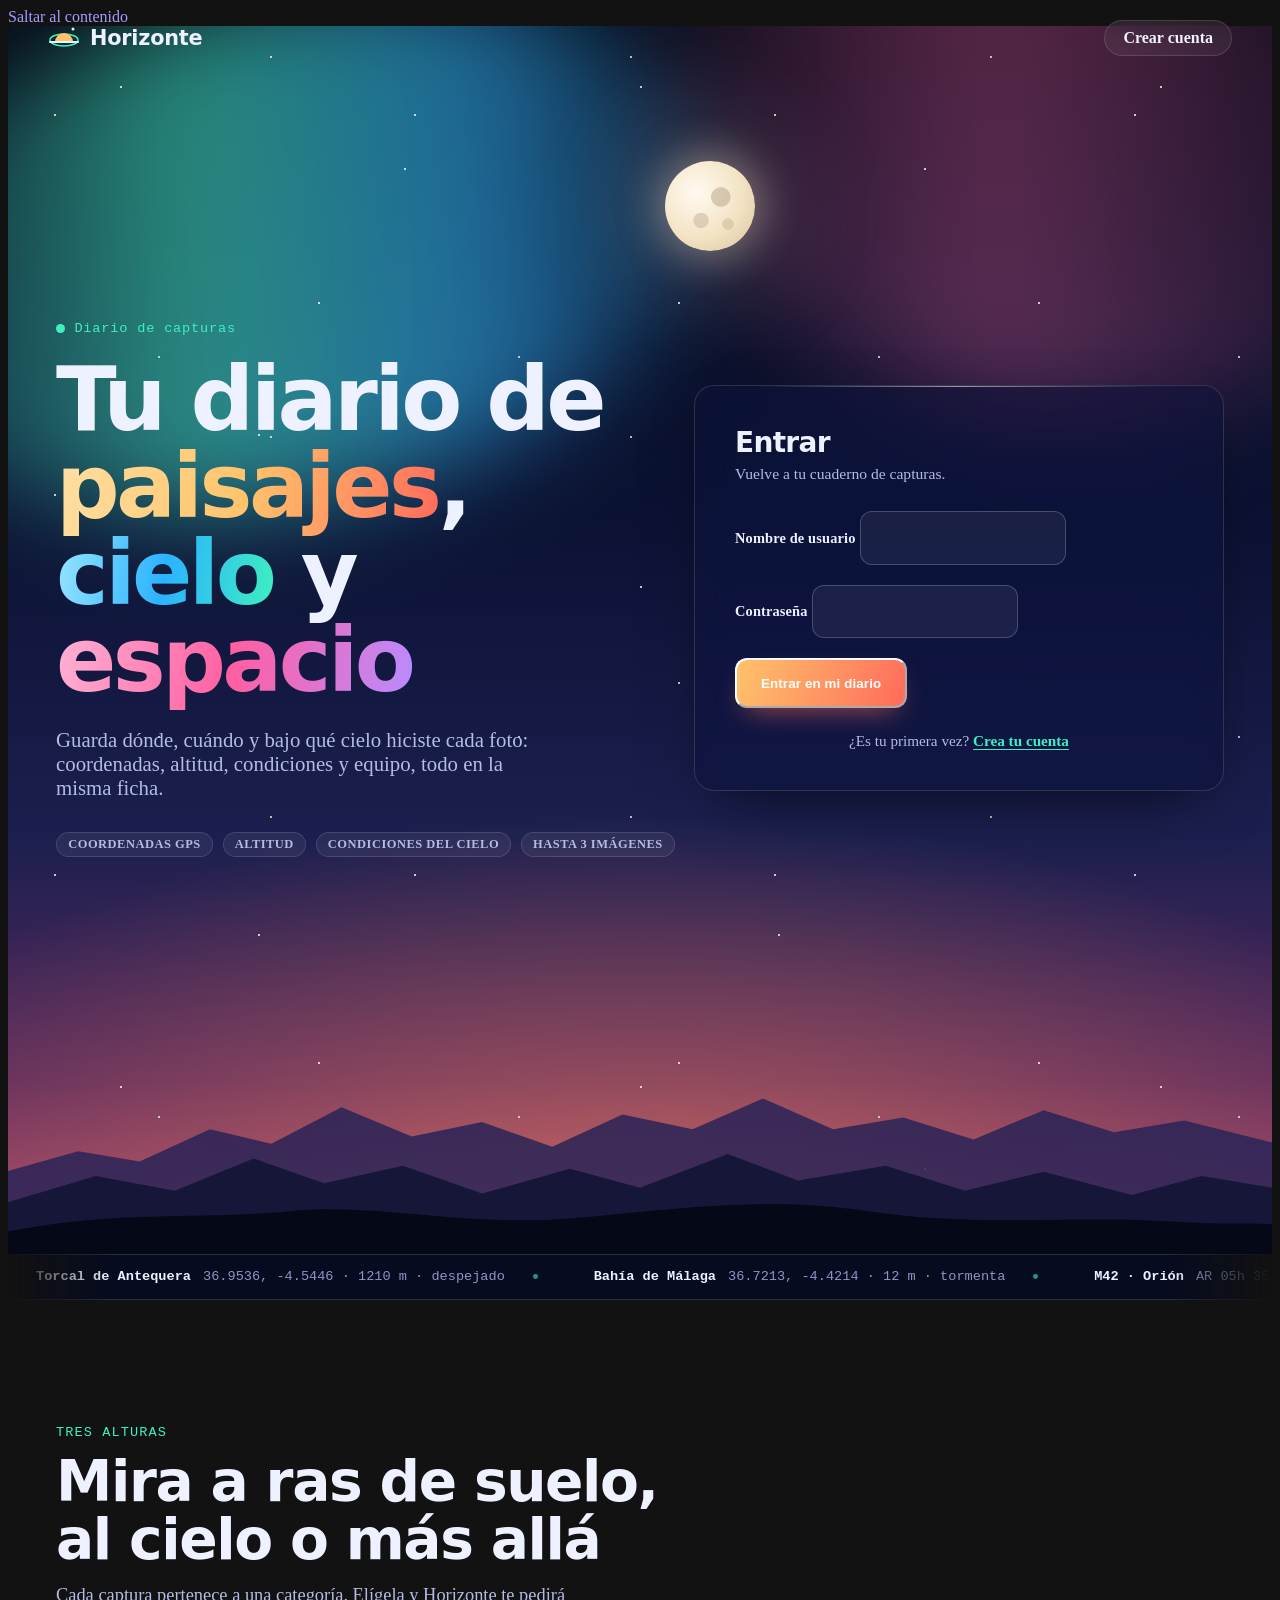
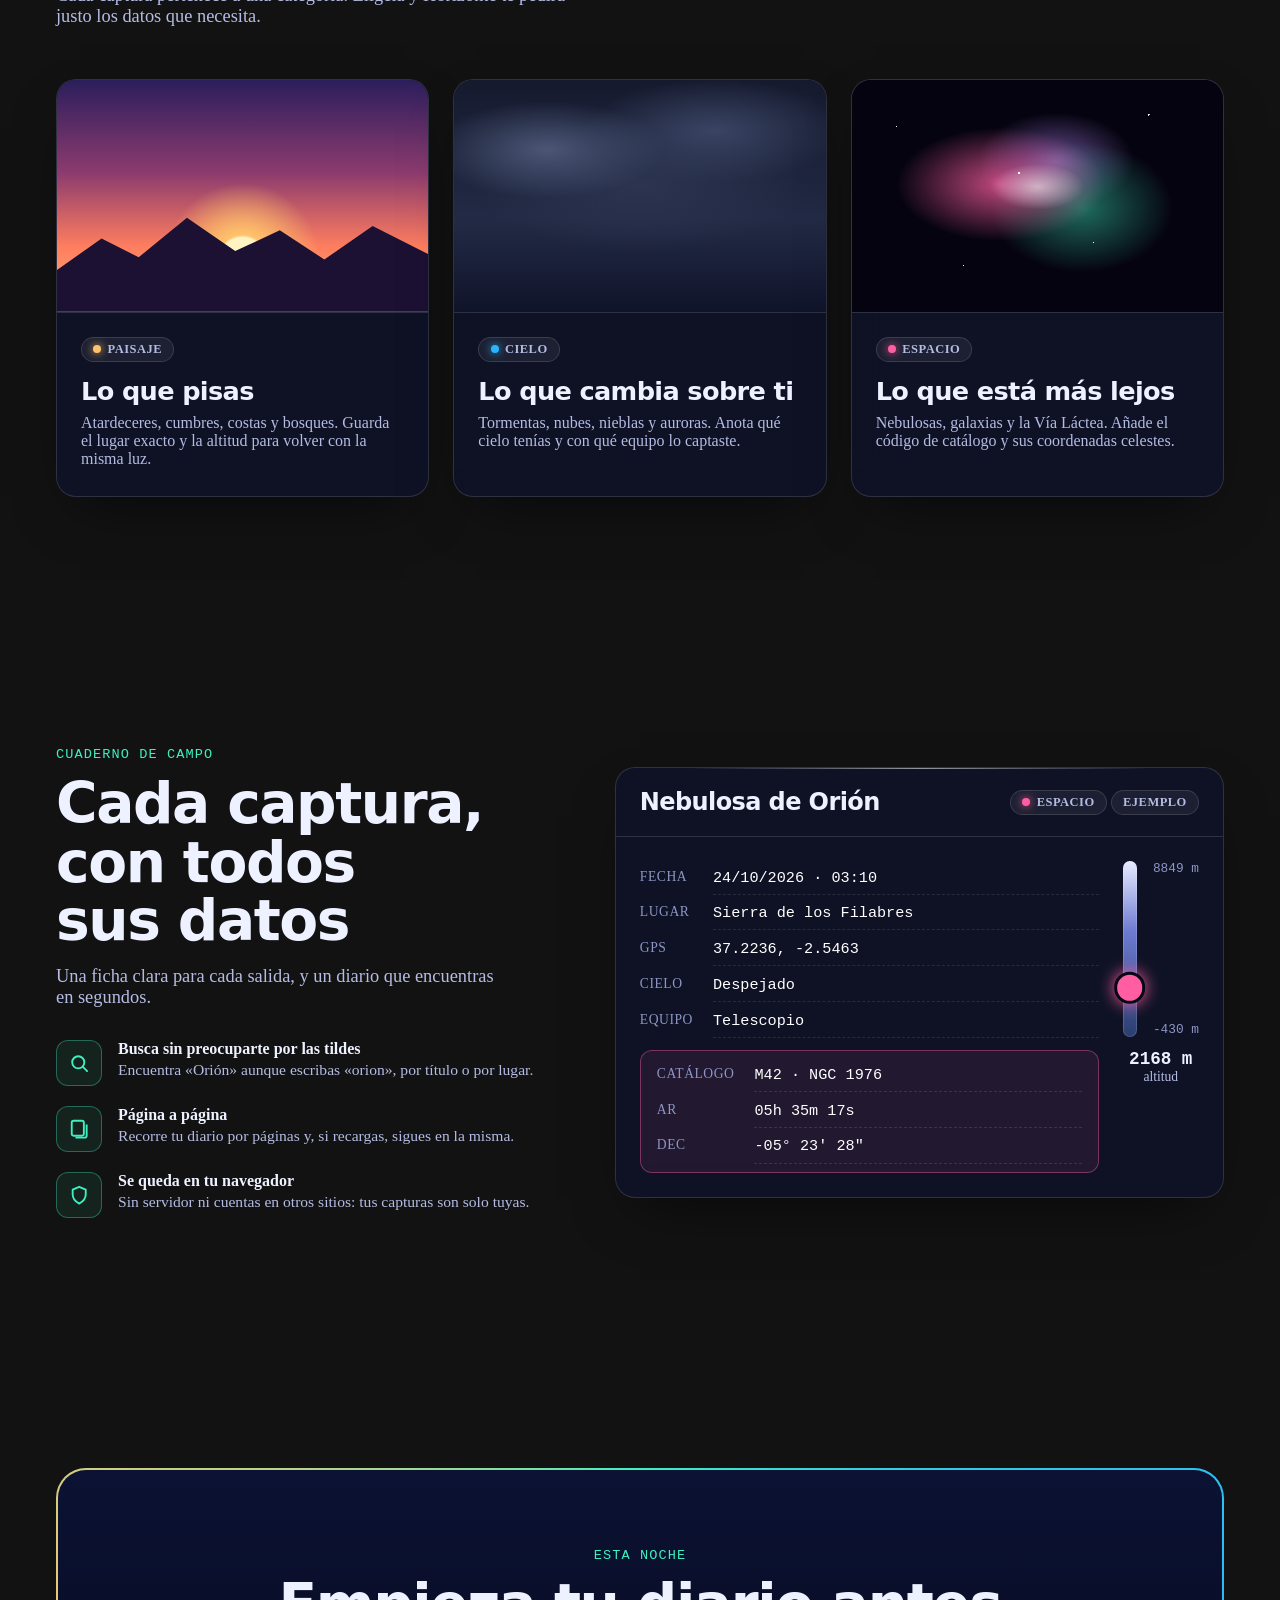
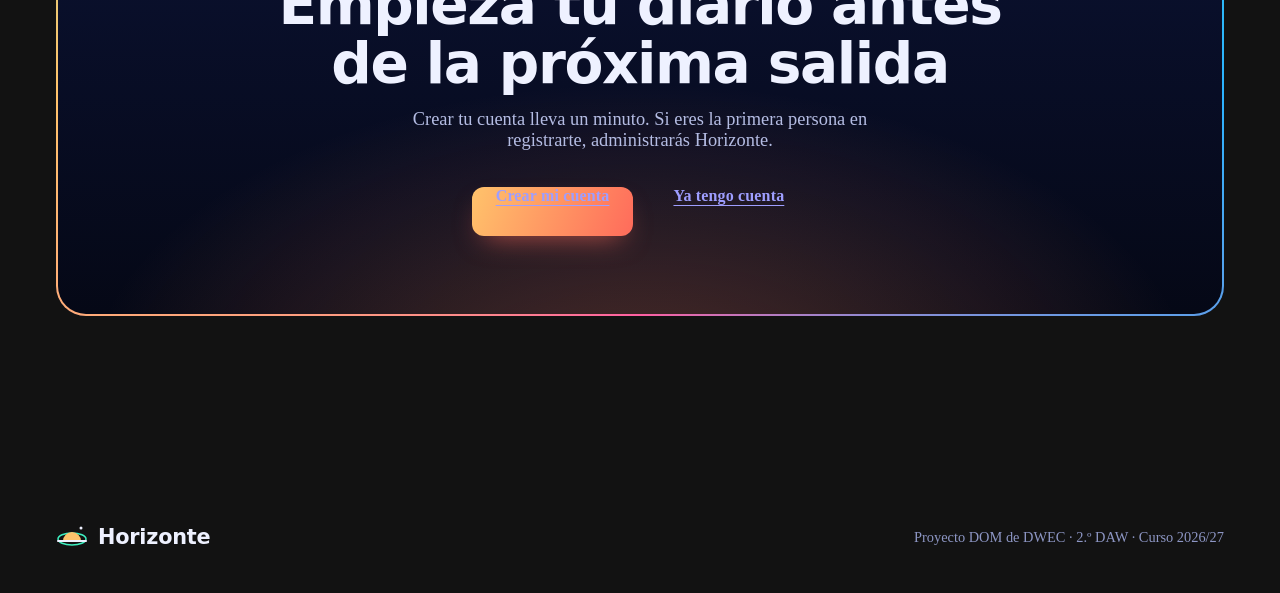
==== commit f7ce1c13: "Añade a la ficha el grupo de imágenes y su plantilla Un fieldset con la lista de imágenes, el contad" ====
--- a/ficha.html
+++ b/ficha.html
@@ -52,7 +52,7 @@
         <div class="pagina__cabeza">
           <div>
             <p class="seccion__marca">Cuaderno de campo</p>
-            <h1 class="pagina__titulo">Nueva captura</h1>
+            <h1 class="pagina__titulo" id="ficha-encabezado">Nueva captura</h1>
           </div>
           <a class="volver" href="listado.html">Volver a mis capturas</a>
         </div>
@@ -318,10 +318,71 @@
                   </div>
                 </div>
               </fieldset>
+
+              <!--
+                Grupo dinámico: de 0 a 3 imágenes. Cada una se crea desde la plantilla
+                #plantilla-imagen; js/paginas/ficha.js le pone ids únicos y la añade a la lista.
+                «Añadir» y «Quitar» los atiende un solo oyente en el fieldset (delegación).
+              -->
+              <fieldset class="campo imagenes rejilla-ficha__ancho" id="ficha-imagenes">
+                <legend class="form-label">Imágenes <span class="opcional">(hasta 3)</span></legend>
+                <p class="form-text imagenes__ayuda">
+                  Pega la dirección de cada imagen: se guarda el enlace, no el archivo.
+                  <span id="ficha-imagenes-cuenta" class="imagenes__cuenta">0 de 3</span>
+                </p>
+                <ol class="imagenes__lista" id="ficha-imagenes-lista"></ol>
+                <button class="btn btn-luz btn-sm" type="button" data-accion="anadir-imagen">
+                  Añadir imagen
+                </button>
+              </fieldset>
             </div>
 
-            <button class="btn btn-amanecer" type="submit">Guardar captura</button>
+            <button class="btn btn-amanecer" id="ficha-guardar" type="submit">
+              Guardar captura
+            </button>
           </form>
+
+          <!-- Plantilla de una imagen: no se ve ni se envía hasta que el código la copia -->
+          <template id="plantilla-imagen">
+            <li class="imagen">
+              <div class="imagen__cabeza">
+                <span class="imagen__numero">Imagen</span>
+                <button class="btn-quitar" type="button" data-accion="quitar-imagen">Quitar</button>
+              </div>
+              <div class="imagen__campos">
+                <div>
+                  <label class="form-label" data-parte="url">Dirección (URL)</label>
+                  <input
+                    class="form-control dato"
+                    name="imagen-url"
+                    type="text"
+                    inputmode="url"
+                    spellcheck="false"
+                    placeholder="https://"
+                    data-parte="url"
+                    required
+                    data-validar="urlImagen"
+                    data-vacio="Escribe la dirección de la imagen."
+                  />
+                  <p class="invalid-feedback" data-parte="url-error"></p>
+                </div>
+                <div>
+                  <label class="form-label" data-parte="pie">
+                    Pie de foto <span class="opcional">(opcional)</span>
+                  </label>
+                  <input
+                    class="form-control"
+                    name="imagen-pie"
+                    type="text"
+                    maxlength="120"
+                    data-parte="pie"
+                    data-invalido="Usa 120 caracteres como mucho."
+                  />
+                  <p class="invalid-feedback" data-parte="pie-error"></p>
+                </div>
+              </div>
+            </li>
+          </template>
         </section>
       </div>
     </main>
@@ -336,7 +397,15 @@
         reemplazar: (url) => location.replace(url),
       });
       if (sesion !== null) {
-        iniciarFicha({ documento: document });
+        iniciarFicha({
+          documento: document,
+          sesion,
+          almacenCapturas: localStorage,
+          almacenSesion: sessionStorage,
+          busqueda: location.search,
+          navegar: (url) => location.assign(url),
+          reemplazar: (url) => location.replace(url),
+        });
       }
     </script>
   </body>
--- a/css/estilos.css
+++ b/css/estilos.css
@@ -1867,3 +1867,85 @@
     grid-column: 1 / -1;
   }
 }
+
+/* El grupo de imágenes: cada una en su tarjeta, con su número y su botón «Quitar» */
+.imagenes__ayuda {
+  display: flex;
+  flex-wrap: wrap;
+  justify-content: space-between;
+  gap: 0.5rem;
+  margin: 0 0 0.75rem;
+}
+
+.imagenes__cuenta {
+  color: var(--texto-suave);
+  font-family: var(--letra-datos);
+}
+
+.imagenes__lista {
+  display: grid;
+  gap: 0.75rem;
+  margin: 0 0 1rem;
+  padding: 0;
+  list-style: none;
+}
+
+.imagenes__lista:empty {
+  margin: 0;
+}
+
+.imagen {
+  padding: 1rem 1rem 0;
+  border: 1px solid var(--cristal-borde);
+  border-radius: var(--radio-peque);
+  background: var(--cristal-brillo);
+}
+
+.imagen__cabeza {
+  display: flex;
+  align-items: center;
+  justify-content: space-between;
+  margin-bottom: 0.75rem;
+}
+
+.imagen__numero {
+  color: var(--ambar);
+  font-size: 0.8rem;
+  font-weight: 700;
+  letter-spacing: 0.08em;
+  text-transform: uppercase;
+}
+
+.imagen__campos {
+  display: grid;
+  gap: 0 1rem;
+}
+
+.imagen__campos > div {
+  margin-bottom: 1rem;
+}
+
+.btn-quitar {
+  padding: 0.25rem 0.75rem;
+  border: 1px solid rgb(255 107 91 / 45%);
+  border-radius: 999px;
+  background: transparent;
+  color: #ffa69c;
+  font-size: 0.85rem;
+  font-weight: 600;
+}
+
+.btn-quitar:hover,
+.btn-quitar:focus-visible {
+  background: rgb(255 107 91 / 14%);
+}
+
+.imagenes .btn:disabled {
+  cursor: not-allowed;
+}
+
+@media (min-width: 48rem) {
+  .imagen__campos {
+    grid-template-columns: minmax(0, 3fr) minmax(0, 2fr);
+  }
+}
